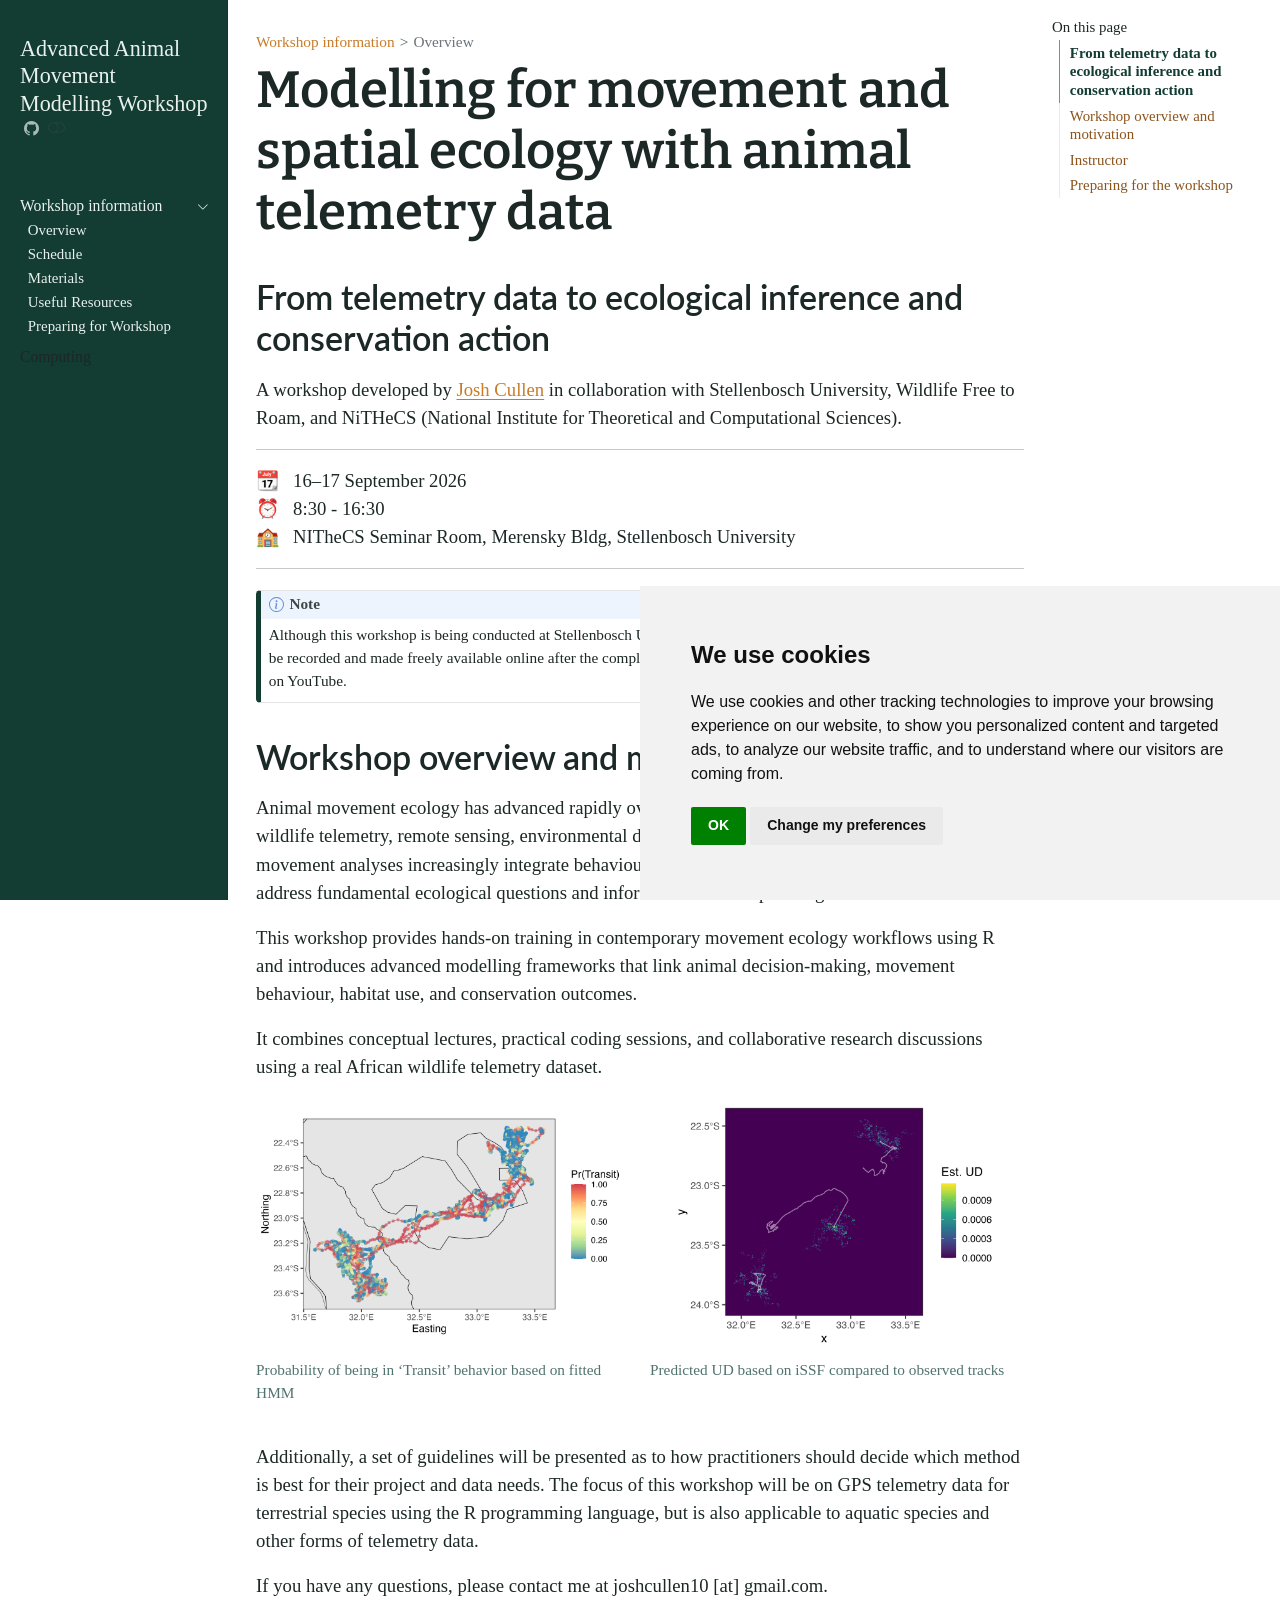
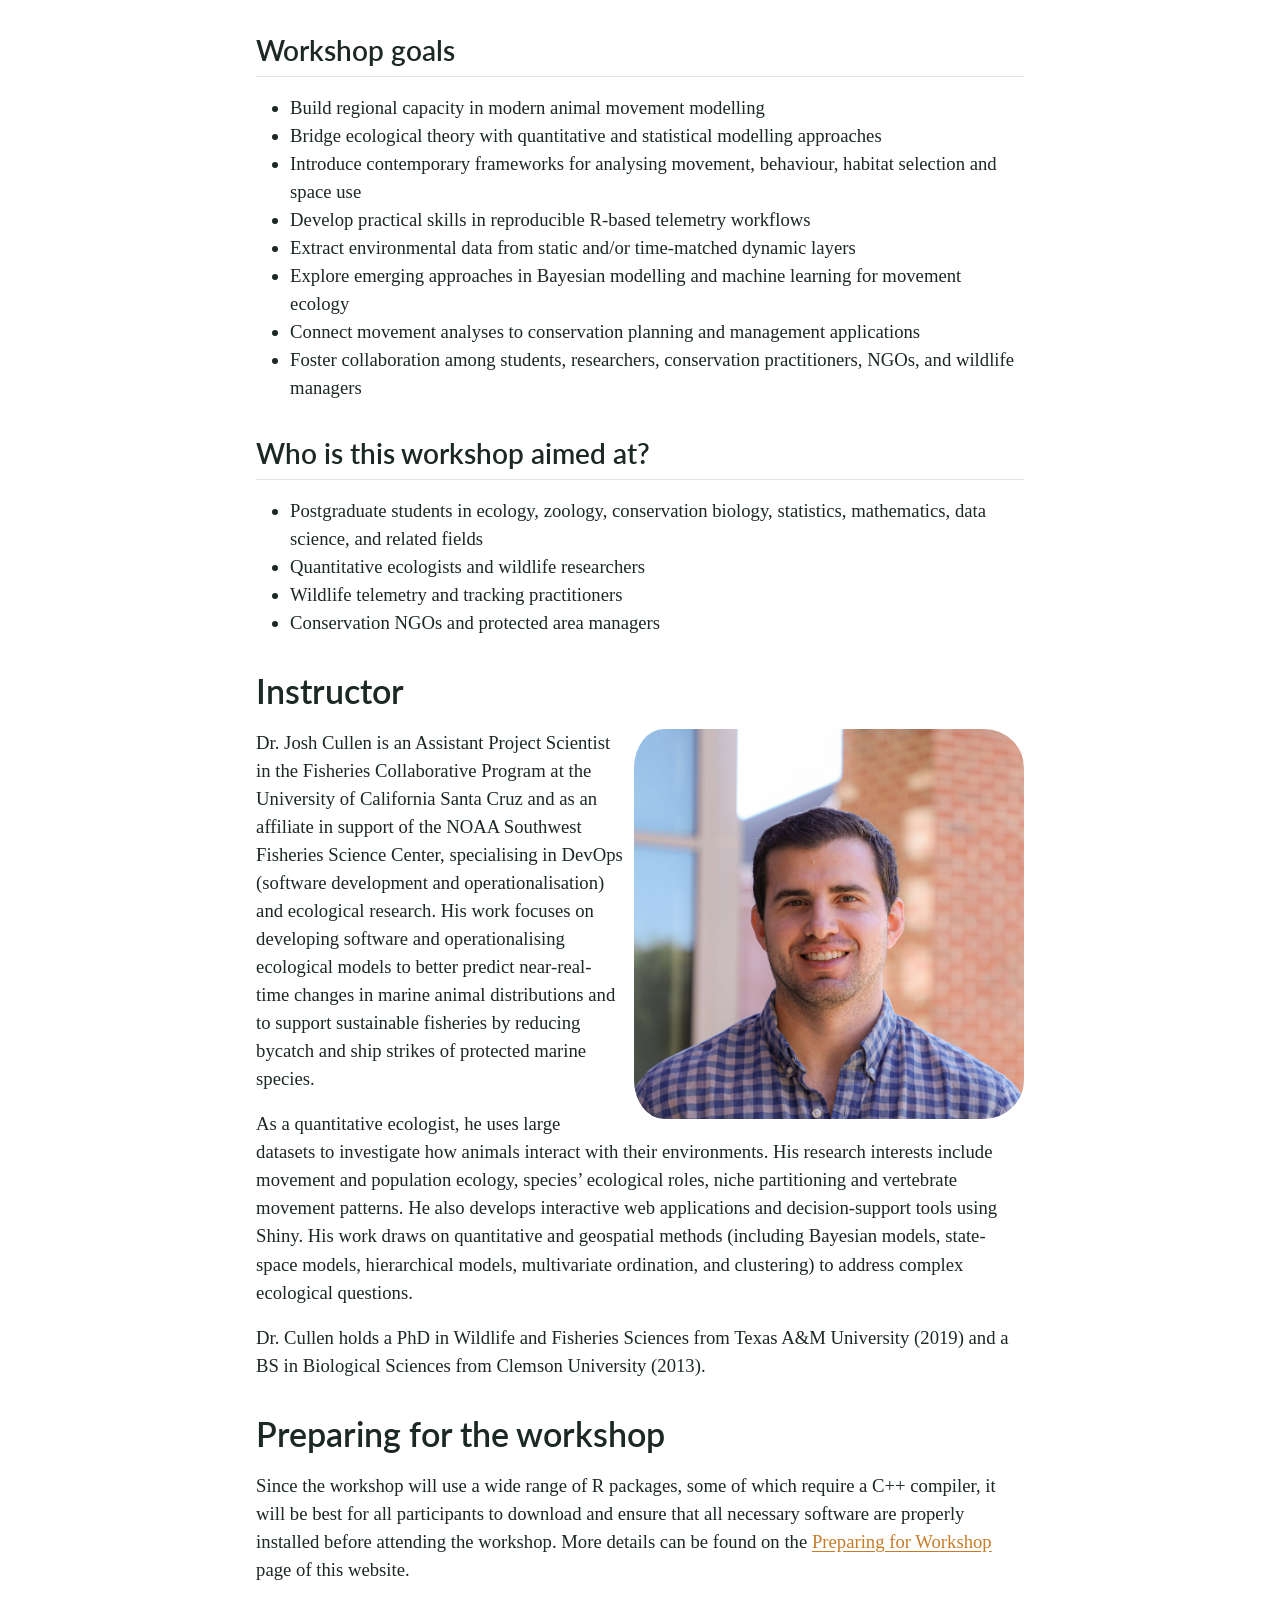
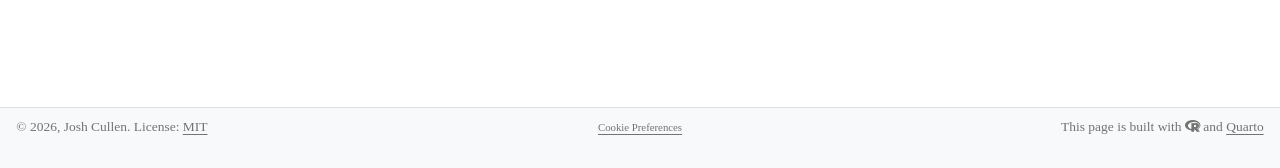
==== index.html @ 68998dee "Built site for gh-pages" ====
<!DOCTYPE html>
<html xmlns="http://www.w3.org/1999/xhtml" lang="en" xml:lang="en"><head>

<meta charset="utf-8">
<meta name="generator" content="quarto-1.9.9">

<meta name="viewport" content="width=device-width, initial-scale=1.0, user-scalable=yes">


<title>Modelling for movement and spatial ecology with animal telemetry data – Advanced Animal Movement Modelling Workshop</title>
<style>
code{white-space: pre-wrap;}
span.smallcaps{font-variant: small-caps;}
div.columns{display: flex; gap: min(4vw, 1.5em);}
div.column{flex: auto; overflow-x: auto;}
div.hanging-indent{margin-left: 1.5em; text-indent: -1.5em;}
ul.task-list{list-style: none;}
ul.task-list li input[type="checkbox"] {
  width: 0.8em;
  margin: 0 0.8em 0.2em -1em; /* quarto-specific, see https://github.com/quarto-dev/quarto-cli/issues/4556 */ 
  vertical-align: middle;
}
</style>


<script src="site_libs/quarto-nav/quarto-nav.js"></script>
<script src="site_libs/clipboard/clipboard.min.js"></script>
<script src="site_libs/quarto-search/autocomplete.umd.js"></script>
<script src="site_libs/quarto-search/fuse.min.js"></script>
<script src="site_libs/quarto-search/quarto-search.js"></script>
<meta name="quarto:offset" content="./">
<script src="site_libs/cookie-consent/cookie-consent.js"></script>
<link href="site_libs/cookie-consent/cookie-consent.css" rel="stylesheet">
<script src="site_libs/quarto-html/quarto.js" type="module"></script>
<script src="site_libs/quarto-html/tabsets/tabsets.js" type="module"></script>
<script src="site_libs/quarto-html/axe/axe-check.js" type="module"></script>
<script src="site_libs/quarto-html/popper.min.js"></script>
<script src="site_libs/quarto-html/tippy.umd.min.js"></script>
<script src="site_libs/quarto-html/anchor.min.js"></script>
<link href="site_libs/quarto-html/tippy.css" rel="stylesheet">
<link href="site_libs/quarto-html/quarto-syntax-highlighting-5d254f1e278c2921d96b26102a150bb1.css" rel="stylesheet" class="quarto-color-scheme" id="quarto-text-highlighting-styles">
<link href="site_libs/quarto-html/quarto-syntax-highlighting-dark-530b29c22fe67fc61ace1451aaa50055.css" rel="stylesheet" class="quarto-color-scheme quarto-color-alternate" id="quarto-text-highlighting-styles">
<link href="site_libs/quarto-html/quarto-syntax-highlighting-5d254f1e278c2921d96b26102a150bb1.css" rel="stylesheet" class="quarto-color-scheme-extra" id="quarto-text-highlighting-styles">
<script src="site_libs/bootstrap/bootstrap.min.js"></script>
<link href="site_libs/bootstrap/bootstrap-icons.css" rel="stylesheet">
<link href="site_libs/bootstrap/bootstrap-c8620d277ab85d1b26d341069a4f0e04.min.css" rel="stylesheet" append-hash="true" class="quarto-color-scheme" id="quarto-bootstrap" data-mode="light">
<link href="site_libs/bootstrap/bootstrap-dark-85e78b6a2f55821f203c3958df1f3da1.min.css" rel="stylesheet" append-hash="true" class="quarto-color-scheme quarto-color-alternate" id="quarto-bootstrap" data-mode="dark">
<link href="site_libs/bootstrap/bootstrap-c8620d277ab85d1b26d341069a4f0e04.min.css" rel="stylesheet" append-hash="true" class="quarto-color-scheme-extra" id="quarto-bootstrap" data-mode="light">
<link href="site_libs/quarto-contrib/fontawesome6-6.7.2/all.min.css" rel="stylesheet">
<link href="site_libs/quarto-contrib/fontawesome6-6.7.2/latex-fontsize.css" rel="stylesheet">
<script id="quarto-search-options" type="application/json">{
  "location": "sidebar",
  "copy-button": false,
  "collapse-after": 3,
  "panel-placement": "start",
  "type": "textbox",
  "limit": 50,
  "keyboard-shortcut": [
    "f",
    "/",
    "s"
  ],
  "show-item-context": false,
  "language": {
    "search-no-results-text": "No results",
    "search-matching-documents-text": "matching documents",
    "search-copy-link-title": "Copy link to search",
    "search-hide-matches-text": "Hide additional matches",
    "search-more-match-text": "more match in this document",
    "search-more-matches-text": "more matches in this document",
    "search-clear-button-title": "Clear",
    "search-text-placeholder": "",
    "search-detached-cancel-button-title": "Cancel",
    "search-submit-button-title": "Submit",
    "search-label": "Search"
  }
}</script>

<script type="text/javascript" charset="UTF-8">
document.addEventListener('DOMContentLoaded', function () {
cookieconsent.run({
  "notice_banner_type":"simple",
  "consent_type":"implied",
  "palette":"light",
  "language":"en",
  "page_load_consent_levels":["strictly-necessary","functionality","tracking","targeting"],
  "notice_banner_reject_button_hide":false,
  "preferences_center_close_button_hide":false,
  "website_name":""
  ,
"language":"en"
  });
});
</script> 
  


</head>

<body class="nav-sidebar docked quarto-light"><script id="quarto-html-before-body" type="application/javascript">
    const toggleBodyColorMode = (bsSheetEl) => {
      const mode = bsSheetEl.getAttribute("data-mode");
      const bodyEl = window.document.querySelector("body");
      if (mode === "dark") {
        bodyEl.classList.add("quarto-dark");
        bodyEl.classList.remove("quarto-light");
      } else {
        bodyEl.classList.add("quarto-light");
        bodyEl.classList.remove("quarto-dark");
      }
    }
    const toggleBodyColorPrimary = () => {
      const bsSheetEl = window.document.querySelector("link#quarto-bootstrap:not([rel=disabled-stylesheet])");
      if (bsSheetEl) {
        toggleBodyColorMode(bsSheetEl);
      }
    }
    const setColorSchemeToggle = (alternate) => {
      const toggles = window.document.querySelectorAll('.quarto-color-scheme-toggle');
      for (let i=0; i < toggles.length; i++) {
        const toggle = toggles[i];
        if (toggle) {
          if (alternate) {
            toggle.classList.add("alternate");
          } else {
            toggle.classList.remove("alternate");
          }
        }
      }
    };
    const toggleColorMode = (alternate) => {
      // Switch the stylesheets
      const primaryStylesheets = window.document.querySelectorAll('link.quarto-color-scheme:not(.quarto-color-alternate)');
      const alternateStylesheets = window.document.querySelectorAll('link.quarto-color-scheme.quarto-color-alternate');
      manageTransitions('#quarto-margin-sidebar .nav-link', false);
      if (alternate) {
        // note: dark is layered on light, we don't disable primary!
        enableStylesheet(alternateStylesheets);
        for (const sheetNode of alternateStylesheets) {
          if (sheetNode.id === "quarto-bootstrap") {
            toggleBodyColorMode(sheetNode);
          }
        }
      } else {
        disableStylesheet(alternateStylesheets);
        enableStylesheet(primaryStylesheets)
        toggleBodyColorPrimary();
      }
      manageTransitions('#quarto-margin-sidebar .nav-link', true);
      // Switch the toggles
      setColorSchemeToggle(alternate)
      // Hack to workaround the fact that safari doesn't
      // properly recolor the scrollbar when toggling (#1455)
      if (navigator.userAgent.indexOf('Safari') > 0 && navigator.userAgent.indexOf('Chrome') == -1) {
        manageTransitions("body", false);
        window.scrollTo(0, 1);
        setTimeout(() => {
          window.scrollTo(0, 0);
          manageTransitions("body", true);
        }, 40);
      }
    }
    const disableStylesheet = (stylesheets) => {
      for (let i=0; i < stylesheets.length; i++) {
        const stylesheet = stylesheets[i];
        stylesheet.rel = 'disabled-stylesheet';
      }
    }
    const enableStylesheet = (stylesheets) => {
      for (let i=0; i < stylesheets.length; i++) {
        const stylesheet = stylesheets[i];
        if(stylesheet.rel !== 'stylesheet') { // for Chrome, which will still FOUC without this check
          stylesheet.rel = 'stylesheet';
        }
      }
    }
    const manageTransitions = (selector, allowTransitions) => {
      const els = window.document.querySelectorAll(selector);
      for (let i=0; i < els.length; i++) {
        const el = els[i];
        if (allowTransitions) {
          el.classList.remove('notransition');
        } else {
          el.classList.add('notransition');
        }
      }
    }
    const isFileUrl = () => {
      return window.location.protocol === 'file:';
    }
    const hasAlternateSentinel = () => {
      let styleSentinel = getColorSchemeSentinel();
      if (styleSentinel !== null) {
        return styleSentinel === "alternate";
      } else {
        return false;
      }
    }
    const setStyleSentinel = (alternate) => {
      const value = alternate ? "alternate" : "default";
      if (!isFileUrl()) {
        window.localStorage.setItem("quarto-color-scheme", value);
      } else {
        localAlternateSentinel = value;
      }
    }
    const getColorSchemeSentinel = () => {
      if (!isFileUrl()) {
        const storageValue = window.localStorage.getItem("quarto-color-scheme");
        return storageValue != null ? storageValue : localAlternateSentinel;
      } else {
        return localAlternateSentinel;
      }
    }
    const toggleGiscusIfUsed = (isAlternate, darkModeDefault) => {
      const baseTheme = document.querySelector('#giscus-base-theme')?.value ?? 'light';
      const alternateTheme = document.querySelector('#giscus-alt-theme')?.value ?? 'dark';
      let newTheme = '';
      if(authorPrefersDark) {
        newTheme = isAlternate ? baseTheme : alternateTheme;
      } else {
        newTheme = isAlternate ? alternateTheme : baseTheme;
      }
      const changeGiscusTheme = () => {
        // From: https://github.com/giscus/giscus/issues/336
        const sendMessage = (message) => {
          const iframe = document.querySelector('iframe.giscus-frame');
          if (!iframe) return;
          iframe.contentWindow.postMessage({ giscus: message }, 'https://giscus.app');
        }
        sendMessage({
          setConfig: {
            theme: newTheme
          }
        });
      }
      const isGiscussLoaded = window.document.querySelector('iframe.giscus-frame') !== null;
      if (isGiscussLoaded) {
        changeGiscusTheme();
      }
    };
    const authorPrefersDark = false;
    const darkModeDefault = authorPrefersDark;
      document.querySelector('link#quarto-text-highlighting-styles.quarto-color-scheme-extra').rel = 'disabled-stylesheet';
      document.querySelector('link#quarto-bootstrap.quarto-color-scheme-extra').rel = 'disabled-stylesheet';
    let localAlternateSentinel = darkModeDefault ? 'alternate' : 'default';
    // Dark / light mode switch
    window.quartoToggleColorScheme = () => {
      // Read the current dark / light value
      let toAlternate = !hasAlternateSentinel();
      toggleColorMode(toAlternate);
      setStyleSentinel(toAlternate);
      toggleGiscusIfUsed(toAlternate, darkModeDefault);
      window.dispatchEvent(new Event('resize'));
    };
    // Switch to dark mode if need be
    if (hasAlternateSentinel()) {
      toggleColorMode(true);
    } else {
      toggleColorMode(false);
    }
  </script>

<div id="quarto-search-results"></div>
  <header id="quarto-header" class="headroom fixed-top">
  <nav class="quarto-secondary-nav">
    <div class="container-fluid d-flex">
      <button type="button" class="quarto-btn-toggle btn" data-bs-toggle="collapse" role="button" data-bs-target=".quarto-sidebar-collapse-item" aria-controls="quarto-sidebar" aria-expanded="false" aria-label="Toggle sidebar navigation" onclick="if (window.quartoToggleHeadroom) { window.quartoToggleHeadroom(); }">
        <i class="bi bi-layout-text-sidebar-reverse"></i>
      </button>
        <nav class="quarto-page-breadcrumbs" aria-label="breadcrumb"><ol class="breadcrumb"><li class="breadcrumb-item"><a href="./index.html">Workshop information</a></li><li class="breadcrumb-item"><a href="./index.html">Overview</a></li></ol></nav>
        <a class="flex-grow-1" role="navigation" data-bs-toggle="collapse" data-bs-target=".quarto-sidebar-collapse-item" aria-controls="quarto-sidebar" aria-expanded="false" aria-label="Toggle sidebar navigation" onclick="if (window.quartoToggleHeadroom) { window.quartoToggleHeadroom(); }">      
        </a>
      <button type="button" class="btn quarto-search-button" aria-label="Search" onclick="window.quartoOpenSearch();">
        <i class="bi bi-search"></i>
      </button>
    </div>
  </nav>
</header>
<!-- content -->
<div id="quarto-content" class="quarto-container page-columns page-rows-contents page-layout-article">
<!-- sidebar -->
  <nav id="quarto-sidebar" class="sidebar collapse collapse-horizontal quarto-sidebar-collapse-item sidebar-navigation docked overflow-auto">
    <div class="pt-lg-2 mt-2 text-left sidebar-header">
    <div class="sidebar-title mb-0 py-0">
      <a href="./">Advanced Animal Movement Modelling Workshop</a> 
        <div class="sidebar-tools-main">
    <a href="https://github.com/joshcullen/advanced_animal_movement_workshop" title="GitHub Repo" class="quarto-navigation-tool px-1" aria-label="GitHub Repo"><i class="bi bi-github"></i></a>
  <a href="" class="quarto-color-scheme-toggle quarto-navigation-tool  px-1" onclick="window.quartoToggleColorScheme(); return false;" title="Toggle dark mode"><i class="bi"></i></a>
</div>
    </div>
      </div>
        <div class="mt-2 flex-shrink-0 align-items-center">
        <div class="sidebar-search">
        <div id="quarto-search" class="" title="Search"></div>
        </div>
        </div>
    <div class="sidebar-menu-container"> 
    <ul class="list-unstyled mt-1">
        <li class="sidebar-item sidebar-item-section">
      <div class="sidebar-item-container"> 
            <a class="sidebar-item-text sidebar-link text-start" data-bs-toggle="collapse" data-bs-target="#quarto-sidebar-section-1" role="navigation" aria-expanded="true">
 <span class="menu-text">Workshop information</span></a>
          <a class="sidebar-item-toggle text-start" data-bs-toggle="collapse" data-bs-target="#quarto-sidebar-section-1" role="navigation" aria-expanded="true" aria-label="Toggle section">
            <i class="bi bi-chevron-right ms-2"></i>
          </a> 
      </div>
      <ul id="quarto-sidebar-section-1" class="collapse list-unstyled sidebar-section depth1 show">  
          <li class="sidebar-item">
  <div class="sidebar-item-container"> 
  <a href="./index.html" class="sidebar-item-text sidebar-link active">
 <span class="menu-text">Overview</span></a>
  </div>
</li>
          <li class="sidebar-item">
  <div class="sidebar-item-container"> 
  <a href="./workshop-schedule.html" class="sidebar-item-text sidebar-link">
 <span class="menu-text">Schedule</span></a>
  </div>
</li>
          <li class="sidebar-item">
  <div class="sidebar-item-container"> 
  <a href="./workshop-materials.html" class="sidebar-item-text sidebar-link">
 <span class="menu-text">Materials</span></a>
  </div>
</li>
          <li class="sidebar-item">
  <div class="sidebar-item-container"> 
  <a href="./workshop-resources.html" class="sidebar-item-text sidebar-link">
 <span class="menu-text">Useful Resources</span></a>
  </div>
</li>
          <li class="sidebar-item">
  <div class="sidebar-item-container"> 
  <a href="./workshop-prep.html" class="sidebar-item-text sidebar-link">
 <span class="menu-text">Preparing for Workshop</span></a>
  </div>
</li>
      </ul>
  </li>
        <li class="sidebar-item sidebar-item-section">
      <span class="sidebar-item-text sidebar-link text-start">
 <span class="menu-text">Computing</span></span>
  </li>
    </ul>
    </div>
</nav>
<div id="quarto-sidebar-glass" class="quarto-sidebar-collapse-item" data-bs-toggle="collapse" data-bs-target=".quarto-sidebar-collapse-item"></div>
<!-- margin-sidebar -->
    <div id="quarto-margin-sidebar" class="sidebar margin-sidebar">
        <nav id="TOC" role="doc-toc" class="toc-active">
    <h2 id="toc-title">On this page</h2>
   
  <ul>
  <li><a href="#from-telemetry-data-to-ecological-inference-and-conservation-action" id="toc-from-telemetry-data-to-ecological-inference-and-conservation-action" class="nav-link active" data-scroll-target="#from-telemetry-data-to-ecological-inference-and-conservation-action">From telemetry data to ecological inference and conservation action</a></li>
  <li><a href="#workshop-overview-and-motivation" id="toc-workshop-overview-and-motivation" class="nav-link" data-scroll-target="#workshop-overview-and-motivation">Workshop overview and motivation</a>
  <ul class="collapse">
  <li><a href="#workshop-goals" id="toc-workshop-goals" class="nav-link" data-scroll-target="#workshop-goals">Workshop goals</a></li>
  <li><a href="#who-is-this-workshop-aimed-at" id="toc-who-is-this-workshop-aimed-at" class="nav-link" data-scroll-target="#who-is-this-workshop-aimed-at">Who is this workshop aimed at?</a></li>
  </ul></li>
  <li><a href="#instructor" id="toc-instructor" class="nav-link" data-scroll-target="#instructor">Instructor</a></li>
  <li><a href="#preparing-for-the-workshop" id="toc-preparing-for-the-workshop" class="nav-link" data-scroll-target="#preparing-for-the-workshop">Preparing for the workshop</a></li>
  </ul>
</nav>
    </div>
<!-- main -->
<main class="content" id="quarto-document-content">


<header id="title-block-header" class="quarto-title-block default"><nav class="quarto-page-breadcrumbs quarto-title-breadcrumbs d-none d-lg-block" aria-label="breadcrumb"><ol class="breadcrumb"><li class="breadcrumb-item"><a href="./index.html">Workshop information</a></li><li class="breadcrumb-item"><a href="./index.html">Overview</a></li></ol></nav>
<div class="quarto-title">
<h1 class="title">Modelling for movement and spatial ecology with animal telemetry data</h1>
</div>



<div class="quarto-title-meta">

    
  
    
  </div>
  


</header>


<section id="from-telemetry-data-to-ecological-inference-and-conservation-action" class="level1">
<h1>From telemetry data to ecological inference and conservation action</h1>
<p>A workshop developed by <a href="https://joshcullen.github.io">Josh Cullen</a> in collaboration with Stellenbosch University, Wildlife Free to Roam, and NiTHeCS (National Institute for Theoretical and Computational Sciences).</p>
<hr>
<p><span class="code">📆  16–17 September 2026</span><br>
<span class="code">⏰  8:30 - 16:30</span><br>
<span class="code">🏫  NITheCS Seminar Room, Merensky Bldg, Stellenbosch University</span><br>
</p>
<hr>
<div class="callout callout-style-default callout-note callout-titled">
<div class="callout-header d-flex align-content-center">
<div class="callout-icon-container">
<i class="callout-icon"></i>
</div>
<div class="callout-title-container flex-fill">
<span class="screen-reader-only">Note</span>Note
</div>
</div>
<div class="callout-body-container callout-body">
<p>Although this workshop is being conducted at Stellenbosch University (Stellenbosch, South Africa), these sessions will be recorded and made freely available online after the completion of the workshop. Stay tuned for when these are posted on YouTube.</p>
</div>
</div>
</section>
<section id="workshop-overview-and-motivation" class="level1">
<h1>Workshop overview and motivation</h1>
<p>Animal movement ecology has advanced rapidly over the past decade, driven by improvements in wildlife telemetry, remote sensing, environmental data products, and statistical modelling. Modern movement analyses increasingly integrate behavioural processes, habitat selection, and space use to address fundamental ecological questions and inform conservation planning.</p>
<p>This workshop provides hands-on training in contemporary movement ecology workflows using R and introduces advanced modelling frameworks that link animal decision-making, movement behaviour, habitat use, and conservation outcomes.</p>
<p>It combines conceptual lectures, practical coding sessions, and collaborative research discussions using a real African wildlife telemetry dataset.</p>
<div class="quarto-layout-panel" data-layout-ncol="2">
<div class="quarto-layout-row">
<div class="quarto-layout-cell" style="flex-basis: 50.0%;justify-content: flex-start;">
<div class="quarto-figure quarto-figure-center">
<figure class="figure">
<p><img src="images/HMM_6469_PrTransit_promo.png" class="img-fluid figure-img"></p>
<figcaption>Probability of being in ‘Transit’ behavior based on fitted HMM</figcaption>
</figure>
</div>
</div>
<div class="quarto-layout-cell" style="flex-basis: 50.0%;justify-content: flex-start;">
<div class="quarto-figure quarto-figure-center">
<figure class="figure">
<p><img src="images/iSSF_pred_UD.png" class="img-fluid figure-img"></p>
<figcaption>Predicted UD based on iSSF compared to observed tracks</figcaption>
</figure>
</div>
</div>
</div>
</div>
<p>Additionally, a set of guidelines will be presented as to how practitioners should decide which method is best for their project and data needs. The focus of this workshop will be on GPS telemetry data for terrestrial species using the R programming language, but is also applicable to aquatic species and other forms of telemetry data.</p>
<p>If you have any questions, please contact me at joshcullen10 [at] gmail.com.</p>
<section id="workshop-goals" class="level2">
<h2 class="anchored" data-anchor-id="workshop-goals">Workshop goals</h2>
<ul>
<li>Build regional capacity in modern animal movement modelling</li>
<li>Bridge ecological theory with quantitative and statistical modelling approaches</li>
<li>Introduce contemporary frameworks for analysing movement, behaviour, habitat selection and space use</li>
<li>Develop practical skills in reproducible R-based telemetry workflows</li>
<li>Extract environmental data from static and/or time-matched dynamic layers</li>
<li>Explore emerging approaches in Bayesian modelling and machine learning for movement ecology</li>
<li>Connect movement analyses to conservation planning and management applications</li>
<li>Foster collaboration among students, researchers, conservation practitioners, NGOs, and wildlife managers</li>
</ul>
</section>
<section id="who-is-this-workshop-aimed-at" class="level2">
<h2 class="anchored" data-anchor-id="who-is-this-workshop-aimed-at">Who is this workshop aimed at?</h2>
<ul>
<li>Postgraduate students in ecology, zoology, conservation biology, statistics, mathematics, data science, and related fields</li>
<li>Quantitative ecologists and wildlife researchers</li>
<li>Wildlife telemetry and tracking practitioners</li>
<li>Conservation NGOs and protected area managers</li>
</ul>
</section>
</section>
<section id="instructor" class="level1">
<h1>Instructor</h1>
<p><img src="images/Cullen_photo.jpeg" class="img-fluid" style="float:right;padding: 0 0 0 10px;border-radius: 10%;" alt="Headshot of Dr. Josh Cullen" width="400"></p>
<p>Dr.&nbsp;Josh Cullen is an Assistant Project Scientist in the Fisheries Collaborative Program at the University of California Santa Cruz and as an affiliate in support of the NOAA Southwest Fisheries Science Center, specialising in DevOps (software development and operationalisation) and ecological research. His work focuses on developing software and operationalising ecological models to better predict near-real-time changes in marine animal distributions and to support sustainable fisheries by reducing bycatch and ship strikes of protected marine species.</p>
<p>As a quantitative ecologist, he uses large datasets to investigate how animals interact with their environments. His research interests include movement and population ecology, species’ ecological roles, niche partitioning and vertebrate movement patterns. He also develops interactive web applications and decision-support tools using Shiny. His work draws on quantitative and geospatial methods (including Bayesian models, state-space models, hierarchical models, multivariate ordination, and clustering) to address complex ecological questions.</p>
<p>Dr.&nbsp;Cullen holds a PhD in Wildlife and Fisheries Sciences from Texas A&amp;M University (2019) and a BS in Biological Sciences from Clemson University (2013).</p>
</section>
<section id="preparing-for-the-workshop" class="level1">
<h1>Preparing for the workshop</h1>
<p>Since the workshop will use a wide range of R packages, some of which require a C++ compiler, it will be best for all participants to download and ensure that all necessary software are properly installed before attending the workshop. More details can be found on the <a href="./workshop-prep.html">Preparing for Workshop</a> page of this website. <br> <br></p>


</section>

</main> <!-- /main -->
<script id="quarto-html-after-body" type="application/javascript">
  window.document.addEventListener("DOMContentLoaded", function (event) {
    // Ensure there is a toggle, if there isn't float one in the top right
    if (window.document.querySelector('.quarto-color-scheme-toggle') === null) {
      const a = window.document.createElement('a');
      a.classList.add('top-right');
      a.classList.add('quarto-color-scheme-toggle');
      a.href = "";
      a.onclick = function() { try { window.quartoToggleColorScheme(); } catch {} return false; };
      const i = window.document.createElement("i");
      i.classList.add('bi');
      a.appendChild(i);
      window.document.body.appendChild(a);
    }
    setColorSchemeToggle(hasAlternateSentinel())
    const icon = "";
    const anchorJS = new window.AnchorJS();
    anchorJS.options = {
      placement: 'right',
      icon: icon
    };
    anchorJS.add('.anchored');
    const isCodeAnnotation = (el) => {
      for (const clz of el.classList) {
        if (clz.startsWith('code-annotation-')) {                     
          return true;
        }
      }
      return false;
    }
    const onCopySuccess = function(e) {
      // button target
      const button = e.trigger;
      // don't keep focus
      button.blur();
      // flash "checked"
      button.classList.add('code-copy-button-checked');
      var currentTitle = button.getAttribute("title");
      button.setAttribute("title", "Copied!");
      let tooltip;
      if (window.bootstrap) {
        button.setAttribute("data-bs-toggle", "tooltip");
        button.setAttribute("data-bs-placement", "left");
        button.setAttribute("data-bs-title", "Copied!");
        tooltip = new bootstrap.Tooltip(button, 
          { trigger: "manual", 
            customClass: "code-copy-button-tooltip",
            offset: [0, -8]});
        tooltip.show();    
      }
      setTimeout(function() {
        if (tooltip) {
          tooltip.hide();
          button.removeAttribute("data-bs-title");
          button.removeAttribute("data-bs-toggle");
          button.removeAttribute("data-bs-placement");
        }
        button.setAttribute("title", currentTitle);
        button.classList.remove('code-copy-button-checked');
      }, 1000);
      // clear code selection
      e.clearSelection();
    }
    const getTextToCopy = function(trigger) {
      const outerScaffold = trigger.parentElement.cloneNode(true);
      const codeEl = outerScaffold.querySelector('code');
      for (const childEl of codeEl.children) {
        if (isCodeAnnotation(childEl)) {
          childEl.remove();
        }
      }
      return codeEl.innerText;
    }
    const clipboard = new window.ClipboardJS('.code-copy-button:not([data-in-quarto-modal])', {
      text: getTextToCopy
    });
    clipboard.on('success', onCopySuccess);
    if (window.document.getElementById('quarto-embedded-source-code-modal')) {
      const clipboardModal = new window.ClipboardJS('.code-copy-button[data-in-quarto-modal]', {
        text: getTextToCopy,
        container: window.document.getElementById('quarto-embedded-source-code-modal')
      });
      clipboardModal.on('success', onCopySuccess);
    }
      var localhostRegex = new RegExp(/^(?:http|https):\/\/localhost\:?[0-9]*\//);
      var mailtoRegex = new RegExp(/^mailto:/);
        var filterRegex = new RegExp("https:\/\/joshcullen\.github\.io\/advanced_animal_movement_workshop\/");
      var isInternal = (href) => {
          return filterRegex.test(href) || localhostRegex.test(href) || mailtoRegex.test(href);
      }
      // Inspect non-navigation links and adorn them if external
     var links = window.document.querySelectorAll('a[href]:not(.nav-link):not(.navbar-brand):not(.toc-action):not(.sidebar-link):not(.sidebar-item-toggle):not(.pagination-link):not(.no-external):not([aria-hidden]):not(.dropdown-item):not(.quarto-navigation-tool):not(.about-link)');
      for (var i=0; i<links.length; i++) {
        const link = links[i];
        if (!isInternal(link.href)) {
          // undo the damage that might have been done by quarto-nav.js in the case of
          // links that we want to consider external
          if (link.dataset.originalHref !== undefined) {
            link.href = link.dataset.originalHref;
          }
        }
      }
    function tippyHover(el, contentFn, onTriggerFn, onUntriggerFn) {
      const config = {
        allowHTML: true,
        maxWidth: 500,
        delay: 100,
        arrow: false,
        appendTo: function(el) {
            return el.parentElement;
        },
        interactive: true,
        interactiveBorder: 10,
        theme: 'quarto',
        placement: 'bottom-start',
      };
      if (contentFn) {
        config.content = contentFn;
      }
      if (onTriggerFn) {
        config.onTrigger = onTriggerFn;
      }
      if (onUntriggerFn) {
        config.onUntrigger = onUntriggerFn;
      }
      window.tippy(el, config); 
    }
    const noterefs = window.document.querySelectorAll('a[role="doc-noteref"]');
    for (var i=0; i<noterefs.length; i++) {
      const ref = noterefs[i];
      tippyHover(ref, function() {
        // use id or data attribute instead here
        let href = ref.getAttribute('data-footnote-href') || ref.getAttribute('href');
        try { href = new URL(href).hash; } catch {}
        const id = href.replace(/^#\/?/, "");
        const note = window.document.getElementById(id);
        if (note) {
          return note.innerHTML;
        } else {
          return "";
        }
      });
    }
    const xrefs = window.document.querySelectorAll('a.quarto-xref');
    const processXRef = (id, note) => {
      // Strip column container classes
      const stripColumnClz = (el) => {
        el.classList.remove("page-full", "page-columns");
        if (el.children) {
          for (const child of el.children) {
            stripColumnClz(child);
          }
        }
      }
      stripColumnClz(note)
      if (id === null || id.startsWith('sec-')) {
        // Special case sections, only their first couple elements
        const container = document.createElement("div");
        if (note.children && note.children.length > 2) {
          container.appendChild(note.children[0].cloneNode(true));
          for (let i = 1; i < note.children.length; i++) {
            const child = note.children[i];
            if (child.tagName === "P" && child.innerText === "") {
              continue;
            } else {
              container.appendChild(child.cloneNode(true));
              break;
            }
          }
          if (window.Quarto?.typesetMath) {
            window.Quarto.typesetMath(container);
          }
          return container.innerHTML
        } else {
          if (window.Quarto?.typesetMath) {
            window.Quarto.typesetMath(note);
          }
          return note.innerHTML;
        }
      } else {
        // Remove any anchor links if they are present
        const anchorLink = note.querySelector('a.anchorjs-link');
        if (anchorLink) {
          anchorLink.remove();
        }
        if (window.Quarto?.typesetMath) {
          window.Quarto.typesetMath(note);
        }
        if (note.classList.contains("callout")) {
          return note.outerHTML;
        } else {
          return note.innerHTML;
        }
      }
    }
    for (var i=0; i<xrefs.length; i++) {
      const xref = xrefs[i];
      tippyHover(xref, undefined, function(instance) {
        instance.disable();
        let url = xref.getAttribute('href');
        let hash = undefined; 
        if (url.startsWith('#')) {
          hash = url;
        } else {
          try { hash = new URL(url).hash; } catch {}
        }
        if (hash) {
          const id = hash.replace(/^#\/?/, "");
          const note = window.document.getElementById(id);
          if (note !== null) {
            try {
              const html = processXRef(id, note.cloneNode(true));
              instance.setContent(html);
            } finally {
              instance.enable();
              instance.show();
            }
          } else {
            // See if we can fetch this
            fetch(url.split('#')[0])
            .then(res => res.text())
            .then(html => {
              const parser = new DOMParser();
              const htmlDoc = parser.parseFromString(html, "text/html");
              const note = htmlDoc.getElementById(id);
              if (note !== null) {
                const html = processXRef(id, note);
                instance.setContent(html);
              } 
            }).finally(() => {
              instance.enable();
              instance.show();
            });
          }
        } else {
          // See if we can fetch a full url (with no hash to target)
          // This is a special case and we should probably do some content thinning / targeting
          fetch(url)
          .then(res => res.text())
          .then(html => {
            const parser = new DOMParser();
            const htmlDoc = parser.parseFromString(html, "text/html");
            const note = htmlDoc.querySelector('main.content');
            if (note !== null) {
              // This should only happen for chapter cross references
              // (since there is no id in the URL)
              // remove the first header
              if (note.children.length > 0 && note.children[0].tagName === "HEADER") {
                note.children[0].remove();
              }
              const html = processXRef(null, note);
              instance.setContent(html);
            } 
          }).finally(() => {
            instance.enable();
            instance.show();
          });
        }
      }, function(instance) {
      });
    }
        let selectedAnnoteEl;
        const selectorForAnnotation = ( cell, annotation) => {
          let cellAttr = 'data-code-cell="' + cell + '"';
          let lineAttr = 'data-code-annotation="' +  annotation + '"';
          const selector = 'span[' + cellAttr + '][' + lineAttr + ']';
          return selector;
        }
        const selectCodeLines = (annoteEl) => {
          const doc = window.document;
          const targetCell = annoteEl.getAttribute("data-target-cell");
          const targetAnnotation = annoteEl.getAttribute("data-target-annotation");
          const annoteSpan = window.document.querySelector(selectorForAnnotation(targetCell, targetAnnotation));
          const lines = annoteSpan.getAttribute("data-code-lines").split(",");
          const lineIds = lines.map((line) => {
            return targetCell + "-" + line;
          })
          let top = null;
          let height = null;
          let parent = null;
          if (lineIds.length > 0) {
              //compute the position of the single el (top and bottom and make a div)
              const el = window.document.getElementById(lineIds[0]);
              top = el.offsetTop;
              height = el.offsetHeight;
              parent = el.parentElement.parentElement;
            if (lineIds.length > 1) {
              const lastEl = window.document.getElementById(lineIds[lineIds.length - 1]);
              const bottom = lastEl.offsetTop + lastEl.offsetHeight;
              height = bottom - top;
            }
            if (top !== null && height !== null && parent !== null) {
              // cook up a div (if necessary) and position it 
              let div = window.document.getElementById("code-annotation-line-highlight");
              if (div === null) {
                div = window.document.createElement("div");
                div.setAttribute("id", "code-annotation-line-highlight");
                div.style.position = 'absolute';
                parent.appendChild(div);
              }
              div.style.top = top - 2 + "px";
              div.style.height = height + 4 + "px";
              div.style.left = 0;
              let gutterDiv = window.document.getElementById("code-annotation-line-highlight-gutter");
              if (gutterDiv === null) {
                gutterDiv = window.document.createElement("div");
                gutterDiv.setAttribute("id", "code-annotation-line-highlight-gutter");
                gutterDiv.style.position = 'absolute';
                const codeCell = window.document.getElementById(targetCell);
                const gutter = codeCell.querySelector('.code-annotation-gutter');
                gutter.appendChild(gutterDiv);
              }
              gutterDiv.style.top = top - 2 + "px";
              gutterDiv.style.height = height + 4 + "px";
            }
            selectedAnnoteEl = annoteEl;
          }
        };
        const unselectCodeLines = () => {
          const elementsIds = ["code-annotation-line-highlight", "code-annotation-line-highlight-gutter"];
          elementsIds.forEach((elId) => {
            const div = window.document.getElementById(elId);
            if (div) {
              div.remove();
            }
          });
          selectedAnnoteEl = undefined;
        };
          // Handle positioning of the toggle
      window.addEventListener(
        "resize",
        throttle(() => {
          elRect = undefined;
          if (selectedAnnoteEl) {
            selectCodeLines(selectedAnnoteEl);
          }
        }, 10)
      );
      function throttle(fn, ms) {
      let throttle = false;
      let timer;
        return (...args) => {
          if(!throttle) { // first call gets through
              fn.apply(this, args);
              throttle = true;
          } else { // all the others get throttled
              if(timer) clearTimeout(timer); // cancel #2
              timer = setTimeout(() => {
                fn.apply(this, args);
                timer = throttle = false;
              }, ms);
          }
        };
      }
        // Attach click handler to the DT
        const annoteDls = window.document.querySelectorAll('dt[data-target-cell]');
        for (const annoteDlNode of annoteDls) {
          annoteDlNode.addEventListener('click', (event) => {
            const clickedEl = event.target;
            if (clickedEl !== selectedAnnoteEl) {
              unselectCodeLines();
              const activeEl = window.document.querySelector('dt[data-target-cell].code-annotation-active');
              if (activeEl) {
                activeEl.classList.remove('code-annotation-active');
              }
              selectCodeLines(clickedEl);
              clickedEl.classList.add('code-annotation-active');
            } else {
              // Unselect the line
              unselectCodeLines();
              clickedEl.classList.remove('code-annotation-active');
            }
          });
        }
    const findCites = (el) => {
      const parentEl = el.parentElement;
      if (parentEl) {
        const cites = parentEl.dataset.cites;
        if (cites) {
          return {
            el,
            cites: cites.split(' ')
          };
        } else {
          return findCites(el.parentElement)
        }
      } else {
        return undefined;
      }
    };
    var bibliorefs = window.document.querySelectorAll('a[role="doc-biblioref"]');
    for (var i=0; i<bibliorefs.length; i++) {
      const ref = bibliorefs[i];
      const citeInfo = findCites(ref);
      if (citeInfo) {
        tippyHover(citeInfo.el, function() {
          var popup = window.document.createElement('div');
          citeInfo.cites.forEach(function(cite) {
            var citeDiv = window.document.createElement('div');
            citeDiv.classList.add('hanging-indent');
            citeDiv.classList.add('csl-entry');
            var biblioDiv = window.document.getElementById('ref-' + cite);
            if (biblioDiv) {
              citeDiv.innerHTML = biblioDiv.innerHTML;
            }
            popup.appendChild(citeDiv);
          });
          return popup.innerHTML;
        });
      }
    }
  });
  </script>
</div> <!-- /content -->
<footer class="footer">
  <div class="nav-footer">
    <div class="nav-footer-left">
<p>© 2026, Josh Cullen. License: <a href="https://github.com/joshcullen/advanced_animal_movement_workshop/blob/main/LICENSE">MIT</a></p>
</div>   
    <div class="nav-footer-center">

<div class="cookie-consent-footer"><a href="#" id="open_preferences_center">Cookie Preferences</a></div></div>
    <div class="nav-footer-right">
<p>This page is built with <i class="fa-brands fa-r-project" aria-label="r-project"></i> and <a href="https://quarto.org/">Quarto</a></p>
</div>
  </div>
</footer>




</body></html>
---- site_libs/cookie-consent/cookie-consent.css ----
div.cookie-consent-footer {
  font-size: 0.8em;
  text-decoration: none;
}
---- site_libs/quarto-html/tippy.css ----
.tippy-box[data-animation=fade][data-state=hidden]{opacity:0}[data-tippy-root]{max-width:calc(100vw - 10px)}.tippy-box{position:relative;background-color:#333;color:#fff;border-radius:4px;font-size:14px;line-height:1.4;white-space:normal;outline:0;transition-property:transform,visibility,opacity}.tippy-box[data-placement^=top]>.tippy-arrow{bottom:0}.tippy-box[data-placement^=top]>.tippy-arrow:before{bottom:-7px;left:0;border-width:8px 8px 0;border-top-color:initial;transform-origin:center top}.tippy-box[data-placement^=bottom]>.tippy-arrow{top:0}.tippy-box[data-placement^=bottom]>.tippy-arrow:before{top:-7px;left:0;border-width:0 8px 8px;border-bottom-color:initial;transform-origin:center bottom}.tippy-box[data-placement^=left]>.tippy-arrow{right:0}.tippy-box[data-placement^=left]>.tippy-arrow:before{border-width:8px 0 8px 8px;border-left-color:initial;right:-7px;transform-origin:center left}.tippy-box[data-placement^=right]>.tippy-arrow{left:0}.tippy-box[data-placement^=right]>.tippy-arrow:before{left:-7px;border-width:8px 8px 8px 0;border-right-color:initial;transform-origin:center right}.tippy-box[data-inertia][data-state=visible]{transition-timing-function:cubic-bezier(.54,1.5,.38,1.11)}.tippy-arrow{width:16px;height:16px;color:#333}.tippy-arrow:before{content:"";position:absolute;border-color:transparent;border-style:solid}.tippy-content{position:relative;padding:5px 9px;z-index:1}
---- site_libs/quarto-html/quarto-syntax-highlighting-5d254f1e278c2921d96b26102a150bb1.css ----
/* quarto syntax highlight colors */
:root {
  --quarto-hl-ot-color: #003B4F;
  --quarto-hl-at-color: #657422;
  --quarto-hl-ss-color: #20794D;
  --quarto-hl-an-color: #5E5E5E;
  --quarto-hl-fu-color: #4758AB;
  --quarto-hl-st-color: #20794D;
  --quarto-hl-cf-color: #003B4F;
  --quarto-hl-op-color: #5E5E5E;
  --quarto-hl-er-color: #AD0000;
  --quarto-hl-bn-color: #AD0000;
  --quarto-hl-al-color: #AD0000;
  --quarto-hl-va-color: #111111;
  --quarto-hl-bu-color: inherit;
  --quarto-hl-ex-color: inherit;
  --quarto-hl-pp-color: #AD0000;
  --quarto-hl-in-color: #5E5E5E;
  --quarto-hl-vs-color: #20794D;
  --quarto-hl-wa-color: #5E5E5E;
  --quarto-hl-do-color: #5E5E5E;
  --quarto-hl-im-color: #00769E;
  --quarto-hl-ch-color: #20794D;
  --quarto-hl-dt-color: #AD0000;
  --quarto-hl-fl-color: #AD0000;
  --quarto-hl-co-color: #5E5E5E;
  --quarto-hl-cv-color: #5E5E5E;
  --quarto-hl-cn-color: #8f5902;
  --quarto-hl-sc-color: #5E5E5E;
  --quarto-hl-dv-color: #AD0000;
  --quarto-hl-kw-color: #003B4F;
}

/* other quarto variables */
:root {
  --quarto-font-monospace: SFMono-Regular, Menlo, Monaco, Consolas, "Liberation Mono", "Courier New", monospace;
}

/* syntax highlight based on Pandoc's rules */
pre > code.sourceCode > span {
  color: #003B4F;
}

code.sourceCode > span {
  color: #003B4F;
}

div.sourceCode,
div.sourceCode pre.sourceCode {
  color: #003B4F;
}

/* Normal */
code span {
  color: #003B4F;
}

/* Alert */
code span.al {
  color: #AD0000;
  font-style: inherit;
}

/* Annotation */
code span.an {
  color: #5E5E5E;
  font-style: inherit;
}

/* Attribute */
code span.at {
  color: #657422;
  font-style: inherit;
}

/* BaseN */
code span.bn {
  color: #AD0000;
  font-style: inherit;
}

/* BuiltIn */
code span.bu {
  font-style: inherit;
}

/* ControlFlow */
code span.cf {
  color: #003B4F;
  font-weight: bold;
  font-style: inherit;
}

/* Char */
code span.ch {
  color: #20794D;
  font-style: inherit;
}

/* Constant */
code span.cn {
  color: #8f5902;
  font-style: inherit;
}

/* Comment */
code span.co {
  color: #5E5E5E;
  font-style: inherit;
}

/* CommentVar */
code span.cv {
  color: #5E5E5E;
  font-style: italic;
}

/* Documentation */
code span.do {
  color: #5E5E5E;
  font-style: italic;
}

/* DataType */
code span.dt {
  color: #AD0000;
  font-style: inherit;
}

/* DecVal */
code span.dv {
  color: #AD0000;
  font-style: inherit;
}

/* Error */
code span.er {
  color: #AD0000;
  font-style: inherit;
}

/* Extension */
code span.ex {
  font-style: inherit;
}

/* Float */
code span.fl {
  color: #AD0000;
  font-style: inherit;
}

/* Function */
code span.fu {
  color: #4758AB;
  font-style: inherit;
}

/* Import */
code span.im {
  color: #00769E;
  font-style: inherit;
}

/* Information */
code span.in {
  color: #5E5E5E;
  font-style: inherit;
}

/* Keyword */
code span.kw {
  color: #003B4F;
  font-weight: bold;
  font-style: inherit;
}

/* Operator */
code span.op {
  color: #5E5E5E;
  font-style: inherit;
}

/* Other */
code span.ot {
  color: #003B4F;
  font-style: inherit;
}

/* Preprocessor */
code span.pp {
  color: #AD0000;
  font-style: inherit;
}

/* SpecialChar */
code span.sc {
  color: #5E5E5E;
  font-style: inherit;
}

/* SpecialString */
code span.ss {
  color: #20794D;
  font-style: inherit;
}

/* String */
code span.st {
  color: #20794D;
  font-style: inherit;
}

/* Variable */
code span.va {
  color: #111111;
  font-style: inherit;
}

/* VerbatimString */
code span.vs {
  color: #20794D;
  font-style: inherit;
}

/* Warning */
code span.wa {
  color: #5E5E5E;
  font-style: italic;
}

.prevent-inlining {
  content: "</";
}

/*# sourceMappingURL=436e56f98e77544cb8e4ced2110b0a6b.css.map */
---- site_libs/quarto-html/quarto-syntax-highlighting-dark-530b29c22fe67fc61ace1451aaa50055.css ----
/* quarto syntax highlight colors */
:root {
  --quarto-hl-al-color: #f07178;
  --quarto-hl-an-color: #d4d0ab;
  --quarto-hl-at-color: #00e0e0;
  --quarto-hl-bn-color: #d4d0ab;
  --quarto-hl-bu-color: #abe338;
  --quarto-hl-ch-color: #abe338;
  --quarto-hl-co-color: #f8f8f2;
  --quarto-hl-cv-color: #ffd700;
  --quarto-hl-cn-color: #ffd700;
  --quarto-hl-cf-color: #ffa07a;
  --quarto-hl-dt-color: #ffa07a;
  --quarto-hl-dv-color: #d4d0ab;
  --quarto-hl-do-color: #f8f8f2;
  --quarto-hl-er-color: #f07178;
  --quarto-hl-ex-color: #00e0e0;
  --quarto-hl-fl-color: #d4d0ab;
  --quarto-hl-fu-color: #ffa07a;
  --quarto-hl-im-color: #abe338;
  --quarto-hl-in-color: #d4d0ab;
  --quarto-hl-kw-color: #ffa07a;
  --quarto-hl-op-color: #ffa07a;
  --quarto-hl-ot-color: #00e0e0;
  --quarto-hl-pp-color: #dcc6e0;
  --quarto-hl-re-color: #00e0e0;
  --quarto-hl-sc-color: #abe338;
  --quarto-hl-ss-color: #abe338;
  --quarto-hl-st-color: #abe338;
  --quarto-hl-va-color: #00e0e0;
  --quarto-hl-vs-color: #abe338;
  --quarto-hl-wa-color: #dcc6e0;
}

/* other quarto variables */
:root {
  --quarto-font-monospace: SFMono-Regular, Menlo, Monaco, Consolas, "Liberation Mono", "Courier New", monospace;
}

/* syntax highlight based on Pandoc's rules */
pre > code.sourceCode > span {
  color: #f8f8f2;
}

code.sourceCode > span {
  color: #f8f8f2;
}

div.sourceCode,
div.sourceCode pre.sourceCode {
  color: #f8f8f2;
}

/* Normal */
code span {
  color: #f8f8f2;
}

/* Alert */
code span.al {
  color: #f07178;
}

/* Annotation */
code span.an {
  color: #d4d0ab;
}

/* Attribute */
code span.at {
  color: #00e0e0;
}

/* BaseN */
code span.bn {
  color: #d4d0ab;
}

/* BuiltIn */
code span.bu {
  color: #abe338;
}

/* ControlFlow */
code span.cf {
  font-weight: bold;
  color: #ffa07a;
}

/* Char */
code span.ch {
  color: #abe338;
}

/* Constant */
code span.cn {
  color: #ffd700;
}

/* Comment */
code span.co {
  font-style: italic;
  color: #f8f8f2;
}

/* CommentVar */
code span.cv {
  color: #ffd700;
}

/* Documentation */
code span.do {
  color: #f8f8f2;
}

/* DataType */
code span.dt {
  color: #ffa07a;
}

/* DecVal */
code span.dv {
  color: #d4d0ab;
}

/* Error */
code span.er {
  color: #f07178;
  text-decoration: underline;
}

/* Extension */
code span.ex {
  font-weight: bold;
  color: #00e0e0;
}

/* Float */
code span.fl {
  color: #d4d0ab;
}

/* Function */
code span.fu {
  color: #ffa07a;
}

/* Import */
code span.im {
  color: #abe338;
}

/* Information */
code span.in {
  color: #d4d0ab;
}

/* Keyword */
code span.kw {
  font-weight: bold;
  color: #ffa07a;
}

/* Operator */
code span.op {
  color: #ffa07a;
}

/* Other */
code span.ot {
  color: #00e0e0;
}

/* Preprocessor */
code span.pp {
  color: #dcc6e0;
}

/* RegionMarker */
code span.re {
  background-color: #f8f8f2;
  color: #00e0e0;
}

/* SpecialChar */
code span.sc {
  color: #abe338;
}

/* SpecialString */
code span.ss {
  color: #abe338;
}

/* String */
code span.st {
  color: #abe338;
}

/* Variable */
code span.va {
  color: #00e0e0;
}

/* VerbatimString */
code span.vs {
  color: #abe338;
}

/* Warning */
code span.wa {
  color: #dcc6e0;
}

.prevent-inlining {
  content: "</";
}

/*# sourceMappingURL=3fb281ab8730e8aec783de58c227bd00.css.map */
---- site_libs/quarto-html/quarto-syntax-highlighting-5d254f1e278c2921d96b26102a150bb1.css ----
/* quarto syntax highlight colors */
:root {
  --quarto-hl-ot-color: #003B4F;
  --quarto-hl-at-color: #657422;
  --quarto-hl-ss-color: #20794D;
  --quarto-hl-an-color: #5E5E5E;
  --quarto-hl-fu-color: #4758AB;
  --quarto-hl-st-color: #20794D;
  --quarto-hl-cf-color: #003B4F;
  --quarto-hl-op-color: #5E5E5E;
  --quarto-hl-er-color: #AD0000;
  --quarto-hl-bn-color: #AD0000;
  --quarto-hl-al-color: #AD0000;
  --quarto-hl-va-color: #111111;
  --quarto-hl-bu-color: inherit;
  --quarto-hl-ex-color: inherit;
  --quarto-hl-pp-color: #AD0000;
  --quarto-hl-in-color: #5E5E5E;
  --quarto-hl-vs-color: #20794D;
  --quarto-hl-wa-color: #5E5E5E;
  --quarto-hl-do-color: #5E5E5E;
  --quarto-hl-im-color: #00769E;
  --quarto-hl-ch-color: #20794D;
  --quarto-hl-dt-color: #AD0000;
  --quarto-hl-fl-color: #AD0000;
  --quarto-hl-co-color: #5E5E5E;
  --quarto-hl-cv-color: #5E5E5E;
  --quarto-hl-cn-color: #8f5902;
  --quarto-hl-sc-color: #5E5E5E;
  --quarto-hl-dv-color: #AD0000;
  --quarto-hl-kw-color: #003B4F;
}

/* other quarto variables */
:root {
  --quarto-font-monospace: SFMono-Regular, Menlo, Monaco, Consolas, "Liberation Mono", "Courier New", monospace;
}

/* syntax highlight based on Pandoc's rules */
pre > code.sourceCode > span {
  color: #003B4F;
}

code.sourceCode > span {
  color: #003B4F;
}

div.sourceCode,
div.sourceCode pre.sourceCode {
  color: #003B4F;
}

/* Normal */
code span {
  color: #003B4F;
}

/* Alert */
code span.al {
  color: #AD0000;
  font-style: inherit;
}

/* Annotation */
code span.an {
  color: #5E5E5E;
  font-style: inherit;
}

/* Attribute */
code span.at {
  color: #657422;
  font-style: inherit;
}

/* BaseN */
code span.bn {
  color: #AD0000;
  font-style: inherit;
}

/* BuiltIn */
code span.bu {
  font-style: inherit;
}

/* ControlFlow */
code span.cf {
  color: #003B4F;
  font-weight: bold;
  font-style: inherit;
}

/* Char */
code span.ch {
  color: #20794D;
  font-style: inherit;
}

/* Constant */
code span.cn {
  color: #8f5902;
  font-style: inherit;
}

/* Comment */
code span.co {
  color: #5E5E5E;
  font-style: inherit;
}

/* CommentVar */
code span.cv {
  color: #5E5E5E;
  font-style: italic;
}

/* Documentation */
code span.do {
  color: #5E5E5E;
  font-style: italic;
}

/* DataType */
code span.dt {
  color: #AD0000;
  font-style: inherit;
}

/* DecVal */
code span.dv {
  color: #AD0000;
  font-style: inherit;
}

/* Error */
code span.er {
  color: #AD0000;
  font-style: inherit;
}

/* Extension */
code span.ex {
  font-style: inherit;
}

/* Float */
code span.fl {
  color: #AD0000;
  font-style: inherit;
}

/* Function */
code span.fu {
  color: #4758AB;
  font-style: inherit;
}

/* Import */
code span.im {
  color: #00769E;
  font-style: inherit;
}

/* Information */
code span.in {
  color: #5E5E5E;
  font-style: inherit;
}

/* Keyword */
code span.kw {
  color: #003B4F;
  font-weight: bold;
  font-style: inherit;
}

/* Operator */
code span.op {
  color: #5E5E5E;
  font-style: inherit;
}

/* Other */
code span.ot {
  color: #003B4F;
  font-style: inherit;
}

/* Preprocessor */
code span.pp {
  color: #AD0000;
  font-style: inherit;
}

/* SpecialChar */
code span.sc {
  color: #5E5E5E;
  font-style: inherit;
}

/* SpecialString */
code span.ss {
  color: #20794D;
  font-style: inherit;
}

/* String */
code span.st {
  color: #20794D;
  font-style: inherit;
}

/* Variable */
code span.va {
  color: #111111;
  font-style: inherit;
}

/* VerbatimString */
code span.vs {
  color: #20794D;
  font-style: inherit;
}

/* Warning */
code span.wa {
  color: #5E5E5E;
  font-style: italic;
}

.prevent-inlining {
  content: "</";
}

/*# sourceMappingURL=436e56f98e77544cb8e4ced2110b0a6b.css.map */
---- site_libs/quarto-contrib/fontawesome6-6.7.2/latex-fontsize.css ----
.fa-tiny {
  font-size: 0.5em;
}
.fa-scriptsize {
  font-size: 0.7em;
}
.fa-footnotesize {
  font-size: 0.8em;
}
.fa-small {
  font-size: 0.9em;
}
.fa-normalsize {
  font-size: 1em;
}
.fa-large {
  font-size: 1.2em;
}
.fa-Large {
  font-size: 1.5em;
}
.fa-LARGE {
  font-size: 1.75em;
}
.fa-huge {
  font-size: 2em;
}
.fa-Huge {
  font-size: 2.5em;
}
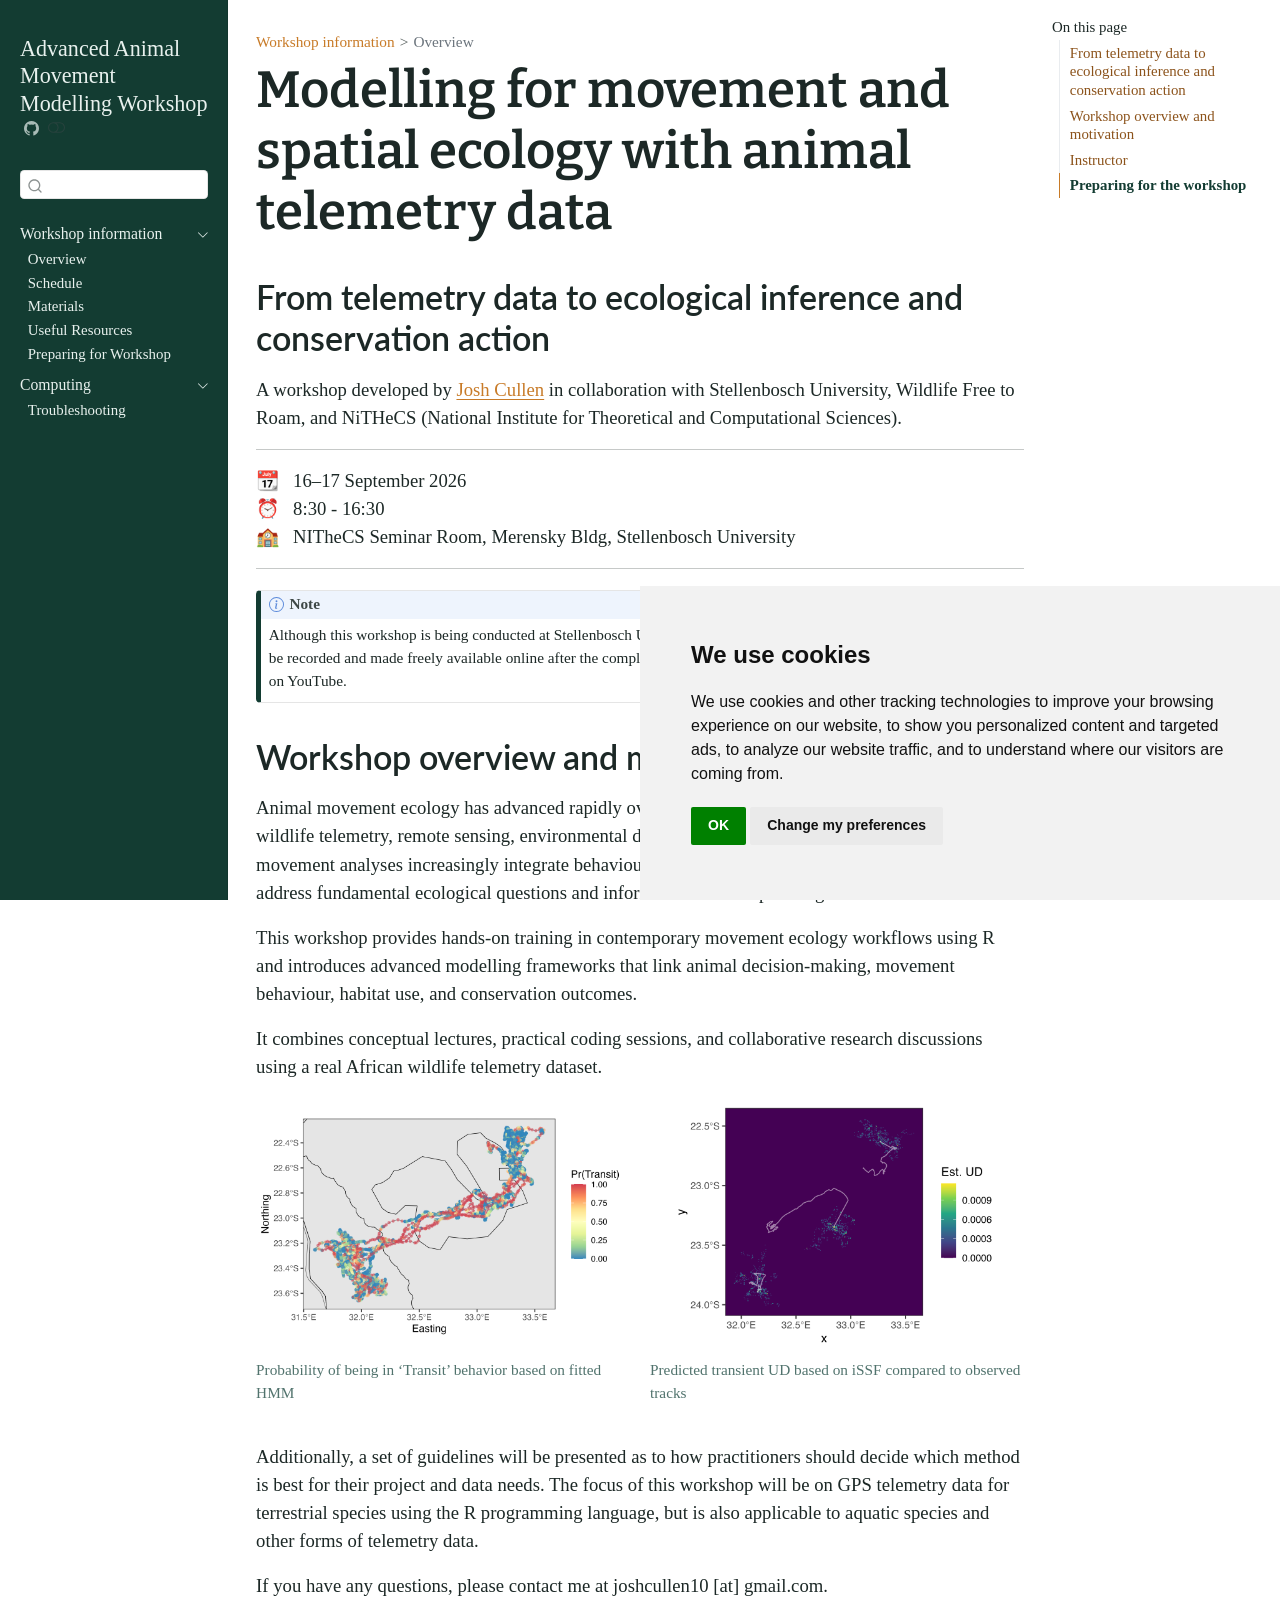
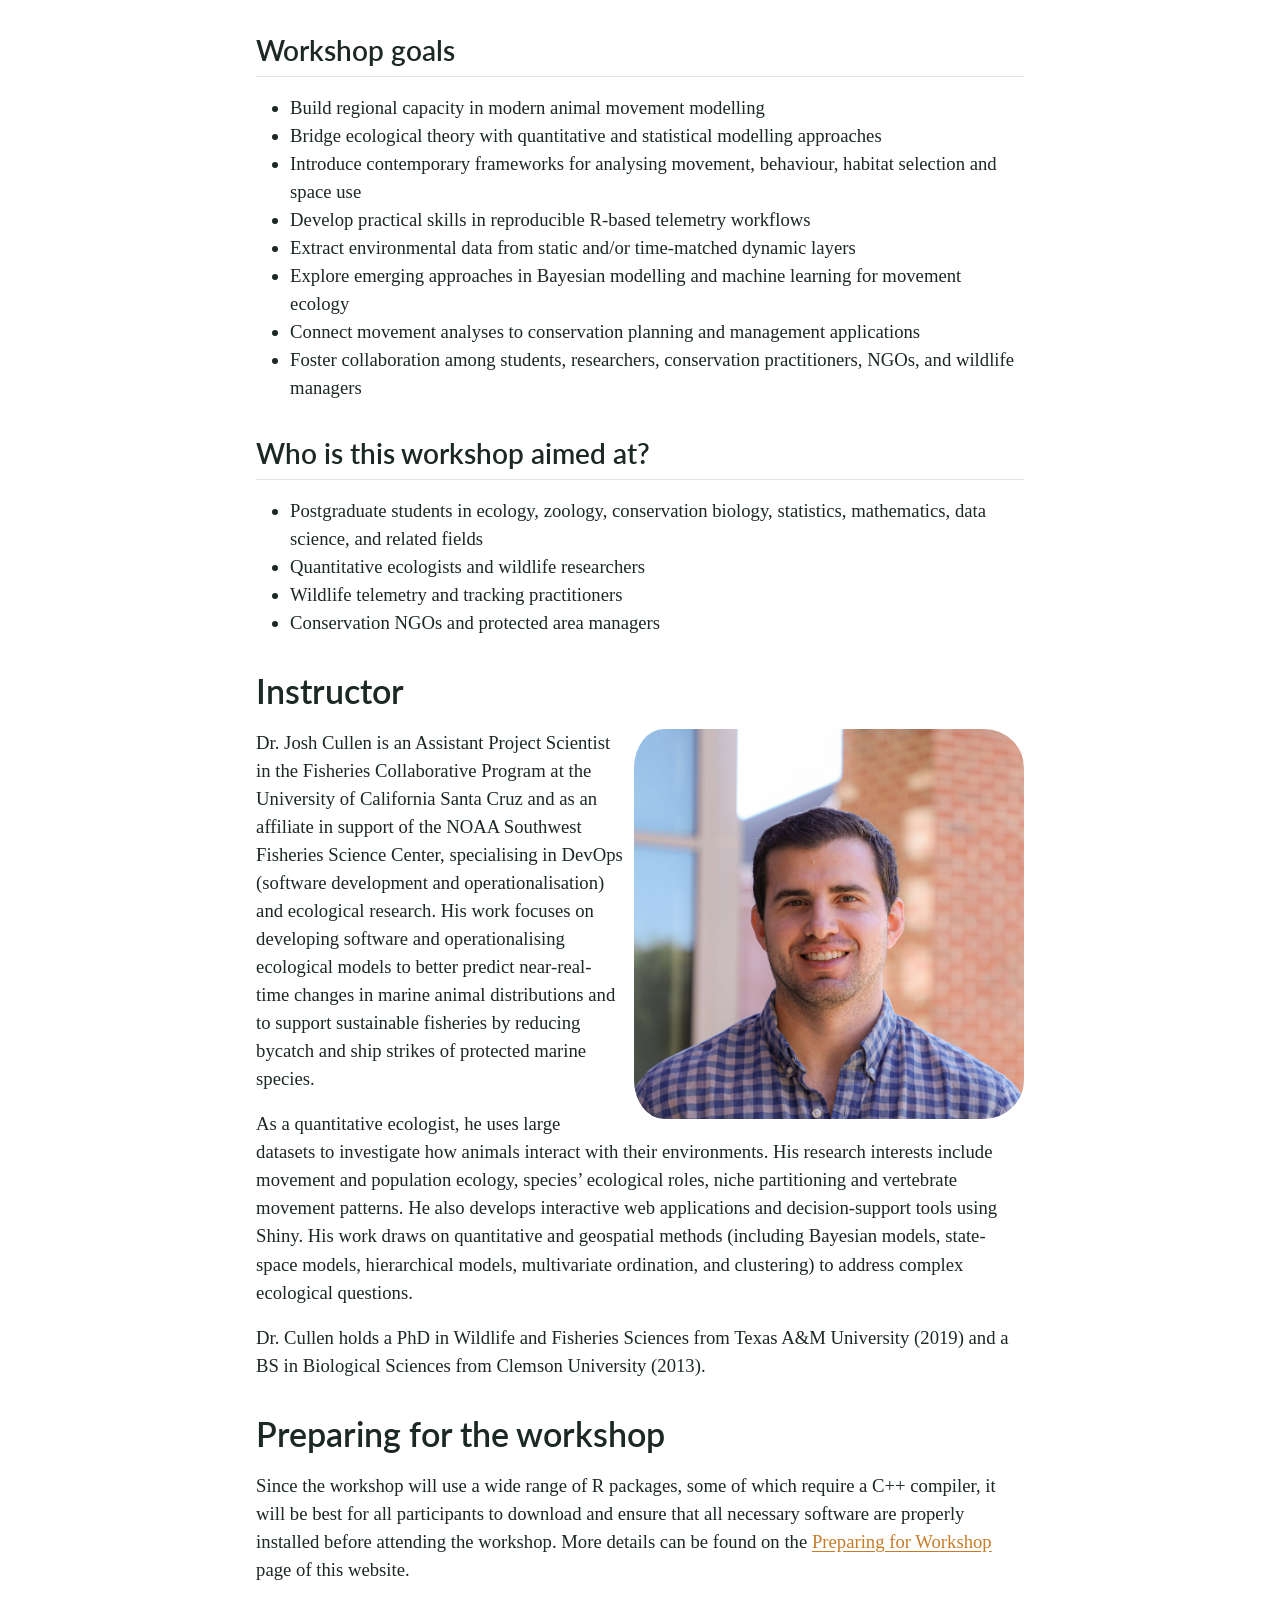
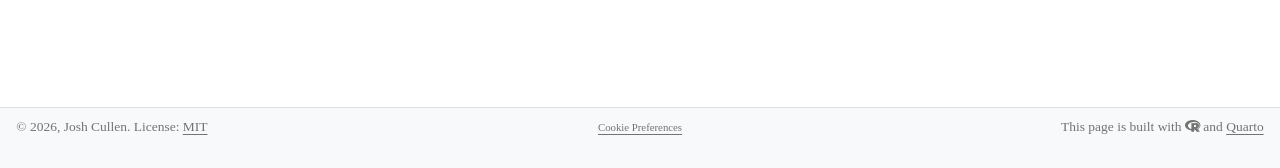
==== commit f70f0918: "Built site for gh-pages" ====
--- a/index.html
+++ b/index.html
@@ -2,13 +2,16 @@
 <html xmlns="http://www.w3.org/1999/xhtml" lang="en" xml:lang="en"><head>
 
 <meta charset="utf-8">
-<meta name="generator" content="quarto-1.9.9">
+<meta name="generator" content="quarto-1.9.37">
 
 <meta name="viewport" content="width=device-width, initial-scale=1.0, user-scalable=yes">
 
 
 <title>Modelling for movement and spatial ecology with animal telemetry data – Advanced Animal Movement Modelling Workshop</title>
 <style>
+/* Default styles provided by pandoc.
+** See https://pandoc.org/MANUAL.html#variables-for-html for config info.
+*/
 code{white-space: pre-wrap;}
 span.smallcaps{font-variant: small-caps;}
 div.columns{display: flex; gap: min(4vw, 1.5em);}
@@ -33,19 +36,18 @@
 <link href="site_libs/cookie-consent/cookie-consent.css" rel="stylesheet">
 <script src="site_libs/quarto-html/quarto.js" type="module"></script>
 <script src="site_libs/quarto-html/tabsets/tabsets.js" type="module"></script>
-<script src="site_libs/quarto-html/axe/axe-check.js" type="module"></script>
 <script src="site_libs/quarto-html/popper.min.js"></script>
 <script src="site_libs/quarto-html/tippy.umd.min.js"></script>
 <script src="site_libs/quarto-html/anchor.min.js"></script>
 <link href="site_libs/quarto-html/tippy.css" rel="stylesheet">
-<link href="site_libs/quarto-html/quarto-syntax-highlighting-5d254f1e278c2921d96b26102a150bb1.css" rel="stylesheet" class="quarto-color-scheme" id="quarto-text-highlighting-styles">
-<link href="site_libs/quarto-html/quarto-syntax-highlighting-dark-530b29c22fe67fc61ace1451aaa50055.css" rel="stylesheet" class="quarto-color-scheme quarto-color-alternate" id="quarto-text-highlighting-styles">
-<link href="site_libs/quarto-html/quarto-syntax-highlighting-5d254f1e278c2921d96b26102a150bb1.css" rel="stylesheet" class="quarto-color-scheme-extra" id="quarto-text-highlighting-styles">
+<link href="site_libs/quarto-html/quarto-syntax-highlighting-7f8f88aac4f3542376d5c11b86a4c14d.css" rel="stylesheet" class="quarto-color-scheme" id="quarto-text-highlighting-styles">
+<link href="site_libs/quarto-html/quarto-syntax-highlighting-dark-d0ae9245876894da5ac7e18953ecc5cc.css" rel="stylesheet" class="quarto-color-scheme quarto-color-alternate" id="quarto-text-highlighting-styles">
+<link href="site_libs/quarto-html/quarto-syntax-highlighting-7f8f88aac4f3542376d5c11b86a4c14d.css" rel="stylesheet" class="quarto-color-scheme-extra" id="quarto-text-highlighting-styles">
 <script src="site_libs/bootstrap/bootstrap.min.js"></script>
 <link href="site_libs/bootstrap/bootstrap-icons.css" rel="stylesheet">
-<link href="site_libs/bootstrap/bootstrap-c8620d277ab85d1b26d341069a4f0e04.min.css" rel="stylesheet" append-hash="true" class="quarto-color-scheme" id="quarto-bootstrap" data-mode="light">
-<link href="site_libs/bootstrap/bootstrap-dark-85e78b6a2f55821f203c3958df1f3da1.min.css" rel="stylesheet" append-hash="true" class="quarto-color-scheme quarto-color-alternate" id="quarto-bootstrap" data-mode="dark">
-<link href="site_libs/bootstrap/bootstrap-c8620d277ab85d1b26d341069a4f0e04.min.css" rel="stylesheet" append-hash="true" class="quarto-color-scheme-extra" id="quarto-bootstrap" data-mode="light">
+<link href="site_libs/bootstrap/bootstrap-4c6b800c0b29365fd100e1885ad86c78.min.css" rel="stylesheet" append-hash="true" class="quarto-color-scheme" id="quarto-bootstrap" data-mode="light">
+<link href="site_libs/bootstrap/bootstrap-dark-bb8eefaf9987653784a242d0db694de2.min.css" rel="stylesheet" append-hash="true" class="quarto-color-scheme quarto-color-alternate" id="quarto-bootstrap" data-mode="dark">
+<link href="site_libs/bootstrap/bootstrap-4c6b800c0b29365fd100e1885ad86c78.min.css" rel="stylesheet" append-hash="true" class="quarto-color-scheme-extra" id="quarto-bootstrap" data-mode="light">
 <link href="site_libs/quarto-contrib/fontawesome6-6.7.2/all.min.css" rel="stylesheet">
 <link href="site_libs/quarto-contrib/fontawesome6-6.7.2/latex-fontsize.css" rel="stylesheet">
 <script id="quarto-search-options" type="application/json">{
@@ -339,8 +341,21 @@
       </ul>
   </li>
         <li class="sidebar-item sidebar-item-section">
-      <span class="sidebar-item-text sidebar-link text-start">
- <span class="menu-text">Computing</span></span>
+      <div class="sidebar-item-container"> 
+            <a class="sidebar-item-text sidebar-link text-start" data-bs-toggle="collapse" data-bs-target="#quarto-sidebar-section-2" role="navigation" aria-expanded="true">
+ <span class="menu-text">Computing</span></a>
+          <a class="sidebar-item-toggle text-start" data-bs-toggle="collapse" data-bs-target="#quarto-sidebar-section-2" role="navigation" aria-expanded="true" aria-label="Toggle section">
+            <i class="bi bi-chevron-right ms-2"></i>
+          </a> 
+      </div>
+      <ul id="quarto-sidebar-section-2" class="collapse list-unstyled sidebar-section depth1 show">  
+          <li class="sidebar-item">
+  <div class="sidebar-item-container"> 
+  <a href="./computing-troubleshooting.html" class="sidebar-item-text sidebar-link">
+ <span class="menu-text">Troubleshooting</span></a>
+  </div>
+</li>
+      </ul>
   </li>
     </ul>
     </div>
@@ -428,7 +443,7 @@
 <div class="quarto-figure quarto-figure-center">
 <figure class="figure">
 <p><img src="images/iSSF_pred_UD.png" class="img-fluid figure-img"></p>
-<figcaption>Predicted UD based on iSSF compared to observed tracks</figcaption>
+<figcaption>Predicted transient UD based on iSSF compared to observed tracks</figcaption>
 </figure>
 </div>
 </div>
--- a/site_libs/quarto-html/quarto-syntax-highlighting-7f8f88aac4f3542376d5c11b86a4c14d.css
+++ b/site_libs/quarto-html/quarto-syntax-highlighting-7f8f88aac4f3542376d5c11b86a4c14d.css
@@ -0,0 +1,236 @@
+/* quarto syntax highlight colors */
+:root {
+  --quarto-hl-ot-color: #003B4F;
+  --quarto-hl-at-color: #657422;
+  --quarto-hl-ss-color: #20794D;
+  --quarto-hl-an-color: #5E5E5E;
+  --quarto-hl-fu-color: #4758AB;
+  --quarto-hl-st-color: #20794D;
+  --quarto-hl-cf-color: #003B4F;
+  --quarto-hl-op-color: #5E5E5E;
+  --quarto-hl-er-color: #AD0000;
+  --quarto-hl-bn-color: #AD0000;
+  --quarto-hl-al-color: #AD0000;
+  --quarto-hl-va-color: #111111;
+  --quarto-hl-bu-color: inherit;
+  --quarto-hl-ex-color: inherit;
+  --quarto-hl-pp-color: #AD0000;
+  --quarto-hl-in-color: #5E5E5E;
+  --quarto-hl-vs-color: #20794D;
+  --quarto-hl-wa-color: #5E5E5E;
+  --quarto-hl-do-color: #5E5E5E;
+  --quarto-hl-im-color: #00769E;
+  --quarto-hl-ch-color: #20794D;
+  --quarto-hl-dt-color: #AD0000;
+  --quarto-hl-fl-color: #AD0000;
+  --quarto-hl-co-color: #5E5E5E;
+  --quarto-hl-cv-color: #5E5E5E;
+  --quarto-hl-cn-color: #8f5902;
+  --quarto-hl-sc-color: #5E5E5E;
+  --quarto-hl-dv-color: #AD0000;
+  --quarto-hl-kw-color: #003B4F;
+}
+
+/* other quarto variables */
+:root {
+  --quarto-font-monospace: SFMono-Regular, Menlo, Monaco, Consolas, "Liberation Mono", "Courier New", monospace;
+}
+
+/* syntax highlight based on Pandoc's rules */
+pre > code.sourceCode > span {
+  color: #003B4F;
+}
+
+code.sourceCode > span {
+  color: #003B4F;
+}
+
+div.sourceCode,
+div.sourceCode pre.sourceCode {
+  color: #003B4F;
+}
+
+/* Normal */
+code span {
+  color: #003B4F;
+}
+
+/* Alert */
+code span.al {
+  color: #AD0000;
+  font-style: inherit;
+}
+
+/* Annotation */
+code span.an {
+  color: #5E5E5E;
+  font-style: inherit;
+}
+
+/* Attribute */
+code span.at {
+  color: #657422;
+  font-style: inherit;
+}
+
+/* BaseN */
+code span.bn {
+  color: #AD0000;
+  font-style: inherit;
+}
+
+/* BuiltIn */
+code span.bu {
+  font-style: inherit;
+}
+
+/* ControlFlow */
+code span.cf {
+  color: #003B4F;
+  font-weight: bold;
+  font-style: inherit;
+}
+
+/* Char */
+code span.ch {
+  color: #20794D;
+  font-style: inherit;
+}
+
+/* Constant */
+code span.cn {
+  color: #8f5902;
+  font-style: inherit;
+}
+
+/* Comment */
+code span.co {
+  color: #5E5E5E;
+  font-style: inherit;
+}
+
+/* CommentVar */
+code span.cv {
+  color: #5E5E5E;
+  font-style: italic;
+}
+
+/* Documentation */
+code span.do {
+  color: #5E5E5E;
+  font-style: italic;
+}
+
+/* DataType */
+code span.dt {
+  color: #AD0000;
+  font-style: inherit;
+}
+
+/* DecVal */
+code span.dv {
+  color: #AD0000;
+  font-style: inherit;
+}
+
+/* Error */
+code span.er {
+  color: #AD0000;
+  font-style: inherit;
+}
+
+/* Extension */
+code span.ex {
+  font-style: inherit;
+}
+
+/* Float */
+code span.fl {
+  color: #AD0000;
+  font-style: inherit;
+}
+
+/* Function */
+code span.fu {
+  color: #4758AB;
+  font-style: inherit;
+}
+
+/* Import */
+code span.im {
+  color: #00769E;
+  font-style: inherit;
+}
+
+/* Information */
+code span.in {
+  color: #5E5E5E;
+  font-style: inherit;
+}
+
+/* Keyword */
+code span.kw {
+  color: #003B4F;
+  font-weight: bold;
+  font-style: inherit;
+}
+
+/* Operator */
+code span.op {
+  color: #5E5E5E;
+  font-style: inherit;
+}
+
+/* Other */
+code span.ot {
+  color: #003B4F;
+  font-style: inherit;
+}
+
+/* Preprocessor */
+code span.pp {
+  color: #AD0000;
+  font-style: inherit;
+}
+
+/* SpecialChar */
+code span.sc {
+  color: #5E5E5E;
+  font-style: inherit;
+}
+
+/* SpecialString */
+code span.ss {
+  color: #20794D;
+  font-style: inherit;
+}
+
+/* String */
+code span.st {
+  color: #20794D;
+  font-style: inherit;
+}
+
+/* Variable */
+code span.va {
+  color: #111111;
+  font-style: inherit;
+}
+
+/* VerbatimString */
+code span.vs {
+  color: #20794D;
+  font-style: inherit;
+}
+
+/* Warning */
+code span.wa {
+  color: #5E5E5E;
+  font-style: italic;
+}
+
+.prevent-inlining {
+  content: "</";
+}
+
+/*# sourceMappingURL=789ad8cd35626ba772517505b42a116e.css.map */
--- a/site_libs/quarto-html/quarto-syntax-highlighting-dark-d0ae9245876894da5ac7e18953ecc5cc.css
+++ b/site_libs/quarto-html/quarto-syntax-highlighting-dark-d0ae9245876894da5ac7e18953ecc5cc.css
@@ -0,0 +1,219 @@
+/* quarto syntax highlight colors */
+:root {
+  --quarto-hl-al-color: #f07178;
+  --quarto-hl-an-color: #d4d0ab;
+  --quarto-hl-at-color: #00e0e0;
+  --quarto-hl-bn-color: #d4d0ab;
+  --quarto-hl-bu-color: #abe338;
+  --quarto-hl-ch-color: #abe338;
+  --quarto-hl-co-color: #f8f8f2;
+  --quarto-hl-cv-color: #ffd700;
+  --quarto-hl-cn-color: #ffd700;
+  --quarto-hl-cf-color: #ffa07a;
+  --quarto-hl-dt-color: #ffa07a;
+  --quarto-hl-dv-color: #d4d0ab;
+  --quarto-hl-do-color: #f8f8f2;
+  --quarto-hl-er-color: #f07178;
+  --quarto-hl-ex-color: #00e0e0;
+  --quarto-hl-fl-color: #d4d0ab;
+  --quarto-hl-fu-color: #ffa07a;
+  --quarto-hl-im-color: #abe338;
+  --quarto-hl-in-color: #d4d0ab;
+  --quarto-hl-kw-color: #ffa07a;
+  --quarto-hl-op-color: #ffa07a;
+  --quarto-hl-ot-color: #00e0e0;
+  --quarto-hl-pp-color: #dcc6e0;
+  --quarto-hl-re-color: #00e0e0;
+  --quarto-hl-sc-color: #abe338;
+  --quarto-hl-ss-color: #abe338;
+  --quarto-hl-st-color: #abe338;
+  --quarto-hl-va-color: #00e0e0;
+  --quarto-hl-vs-color: #abe338;
+  --quarto-hl-wa-color: #dcc6e0;
+}
+
+/* other quarto variables */
+:root {
+  --quarto-font-monospace: SFMono-Regular, Menlo, Monaco, Consolas, "Liberation Mono", "Courier New", monospace;
+}
+
+/* syntax highlight based on Pandoc's rules */
+pre > code.sourceCode > span {
+  color: #f8f8f2;
+}
+
+code.sourceCode > span {
+  color: #f8f8f2;
+}
+
+div.sourceCode,
+div.sourceCode pre.sourceCode {
+  color: #f8f8f2;
+}
+
+/* Normal */
+code span {
+  color: #f8f8f2;
+}
+
+/* Alert */
+code span.al {
+  color: #f07178;
+}
+
+/* Annotation */
+code span.an {
+  color: #d4d0ab;
+}
+
+/* Attribute */
+code span.at {
+  color: #00e0e0;
+}
+
+/* BaseN */
+code span.bn {
+  color: #d4d0ab;
+}
+
+/* BuiltIn */
+code span.bu {
+  color: #abe338;
+}
+
+/* ControlFlow */
+code span.cf {
+  font-weight: bold;
+  color: #ffa07a;
+}
+
+/* Char */
+code span.ch {
+  color: #abe338;
+}
+
+/* Constant */
+code span.cn {
+  color: #ffd700;
+}
+
+/* Comment */
+code span.co {
+  font-style: italic;
+  color: #f8f8f2;
+}
+
+/* CommentVar */
+code span.cv {
+  color: #ffd700;
+}
+
+/* Documentation */
+code span.do {
+  color: #f8f8f2;
+}
+
+/* DataType */
+code span.dt {
+  color: #ffa07a;
+}
+
+/* DecVal */
+code span.dv {
+  color: #d4d0ab;
+}
+
+/* Error */
+code span.er {
+  color: #f07178;
+  text-decoration: underline;
+}
+
+/* Extension */
+code span.ex {
+  font-weight: bold;
+  color: #00e0e0;
+}
+
+/* Float */
+code span.fl {
+  color: #d4d0ab;
+}
+
+/* Function */
+code span.fu {
+  color: #ffa07a;
+}
+
+/* Import */
+code span.im {
+  color: #abe338;
+}
+
+/* Information */
+code span.in {
+  color: #d4d0ab;
+}
+
+/* Keyword */
+code span.kw {
+  font-weight: bold;
+  color: #ffa07a;
+}
+
+/* Operator */
+code span.op {
+  color: #ffa07a;
+}
+
+/* Other */
+code span.ot {
+  color: #00e0e0;
+}
+
+/* Preprocessor */
+code span.pp {
+  color: #dcc6e0;
+}
+
+/* RegionMarker */
+code span.re {
+  background-color: #f8f8f2;
+  color: #00e0e0;
+}
+
+/* SpecialChar */
+code span.sc {
+  color: #abe338;
+}
+
+/* SpecialString */
+code span.ss {
+  color: #abe338;
+}
+
+/* String */
+code span.st {
+  color: #abe338;
+}
+
+/* Variable */
+code span.va {
+  color: #00e0e0;
+}
+
+/* VerbatimString */
+code span.vs {
+  color: #abe338;
+}
+
+/* Warning */
+code span.wa {
+  color: #dcc6e0;
+}
+
+.prevent-inlining {
+  content: "</";
+}
+
+/*# sourceMappingURL=e2dac9153eaf3c552d5043f9565d03d7.css.map */
--- a/site_libs/quarto-html/quarto-syntax-highlighting-7f8f88aac4f3542376d5c11b86a4c14d.css
+++ b/site_libs/quarto-html/quarto-syntax-highlighting-7f8f88aac4f3542376d5c11b86a4c14d.css
@@ -0,0 +1,236 @@
+/* quarto syntax highlight colors */
+:root {
+  --quarto-hl-ot-color: #003B4F;
+  --quarto-hl-at-color: #657422;
+  --quarto-hl-ss-color: #20794D;
+  --quarto-hl-an-color: #5E5E5E;
+  --quarto-hl-fu-color: #4758AB;
+  --quarto-hl-st-color: #20794D;
+  --quarto-hl-cf-color: #003B4F;
+  --quarto-hl-op-color: #5E5E5E;
+  --quarto-hl-er-color: #AD0000;
+  --quarto-hl-bn-color: #AD0000;
+  --quarto-hl-al-color: #AD0000;
+  --quarto-hl-va-color: #111111;
+  --quarto-hl-bu-color: inherit;
+  --quarto-hl-ex-color: inherit;
+  --quarto-hl-pp-color: #AD0000;
+  --quarto-hl-in-color: #5E5E5E;
+  --quarto-hl-vs-color: #20794D;
+  --quarto-hl-wa-color: #5E5E5E;
+  --quarto-hl-do-color: #5E5E5E;
+  --quarto-hl-im-color: #00769E;
+  --quarto-hl-ch-color: #20794D;
+  --quarto-hl-dt-color: #AD0000;
+  --quarto-hl-fl-color: #AD0000;
+  --quarto-hl-co-color: #5E5E5E;
+  --quarto-hl-cv-color: #5E5E5E;
+  --quarto-hl-cn-color: #8f5902;
+  --quarto-hl-sc-color: #5E5E5E;
+  --quarto-hl-dv-color: #AD0000;
+  --quarto-hl-kw-color: #003B4F;
+}
+
+/* other quarto variables */
+:root {
+  --quarto-font-monospace: SFMono-Regular, Menlo, Monaco, Consolas, "Liberation Mono", "Courier New", monospace;
+}
+
+/* syntax highlight based on Pandoc's rules */
+pre > code.sourceCode > span {
+  color: #003B4F;
+}
+
+code.sourceCode > span {
+  color: #003B4F;
+}
+
+div.sourceCode,
+div.sourceCode pre.sourceCode {
+  color: #003B4F;
+}
+
+/* Normal */
+code span {
+  color: #003B4F;
+}
+
+/* Alert */
+code span.al {
+  color: #AD0000;
+  font-style: inherit;
+}
+
+/* Annotation */
+code span.an {
+  color: #5E5E5E;
+  font-style: inherit;
+}
+
+/* Attribute */
+code span.at {
+  color: #657422;
+  font-style: inherit;
+}
+
+/* BaseN */
+code span.bn {
+  color: #AD0000;
+  font-style: inherit;
+}
+
+/* BuiltIn */
+code span.bu {
+  font-style: inherit;
+}
+
+/* ControlFlow */
+code span.cf {
+  color: #003B4F;
+  font-weight: bold;
+  font-style: inherit;
+}
+
+/* Char */
+code span.ch {
+  color: #20794D;
+  font-style: inherit;
+}
+
+/* Constant */
+code span.cn {
+  color: #8f5902;
+  font-style: inherit;
+}
+
+/* Comment */
+code span.co {
+  color: #5E5E5E;
+  font-style: inherit;
+}
+
+/* CommentVar */
+code span.cv {
+  color: #5E5E5E;
+  font-style: italic;
+}
+
+/* Documentation */
+code span.do {
+  color: #5E5E5E;
+  font-style: italic;
+}
+
+/* DataType */
+code span.dt {
+  color: #AD0000;
+  font-style: inherit;
+}
+
+/* DecVal */
+code span.dv {
+  color: #AD0000;
+  font-style: inherit;
+}
+
+/* Error */
+code span.er {
+  color: #AD0000;
+  font-style: inherit;
+}
+
+/* Extension */
+code span.ex {
+  font-style: inherit;
+}
+
+/* Float */
+code span.fl {
+  color: #AD0000;
+  font-style: inherit;
+}
+
+/* Function */
+code span.fu {
+  color: #4758AB;
+  font-style: inherit;
+}
+
+/* Import */
+code span.im {
+  color: #00769E;
+  font-style: inherit;
+}
+
+/* Information */
+code span.in {
+  color: #5E5E5E;
+  font-style: inherit;
+}
+
+/* Keyword */
+code span.kw {
+  color: #003B4F;
+  font-weight: bold;
+  font-style: inherit;
+}
+
+/* Operator */
+code span.op {
+  color: #5E5E5E;
+  font-style: inherit;
+}
+
+/* Other */
+code span.ot {
+  color: #003B4F;
+  font-style: inherit;
+}
+
+/* Preprocessor */
+code span.pp {
+  color: #AD0000;
+  font-style: inherit;
+}
+
+/* SpecialChar */
+code span.sc {
+  color: #5E5E5E;
+  font-style: inherit;
+}
+
+/* SpecialString */
+code span.ss {
+  color: #20794D;
+  font-style: inherit;
+}
+
+/* String */
+code span.st {
+  color: #20794D;
+  font-style: inherit;
+}
+
+/* Variable */
+code span.va {
+  color: #111111;
+  font-style: inherit;
+}
+
+/* VerbatimString */
+code span.vs {
+  color: #20794D;
+  font-style: inherit;
+}
+
+/* Warning */
+code span.wa {
+  color: #5E5E5E;
+  font-style: italic;
+}
+
+.prevent-inlining {
+  content: "</";
+}
+
+/*# sourceMappingURL=789ad8cd35626ba772517505b42a116e.css.map */
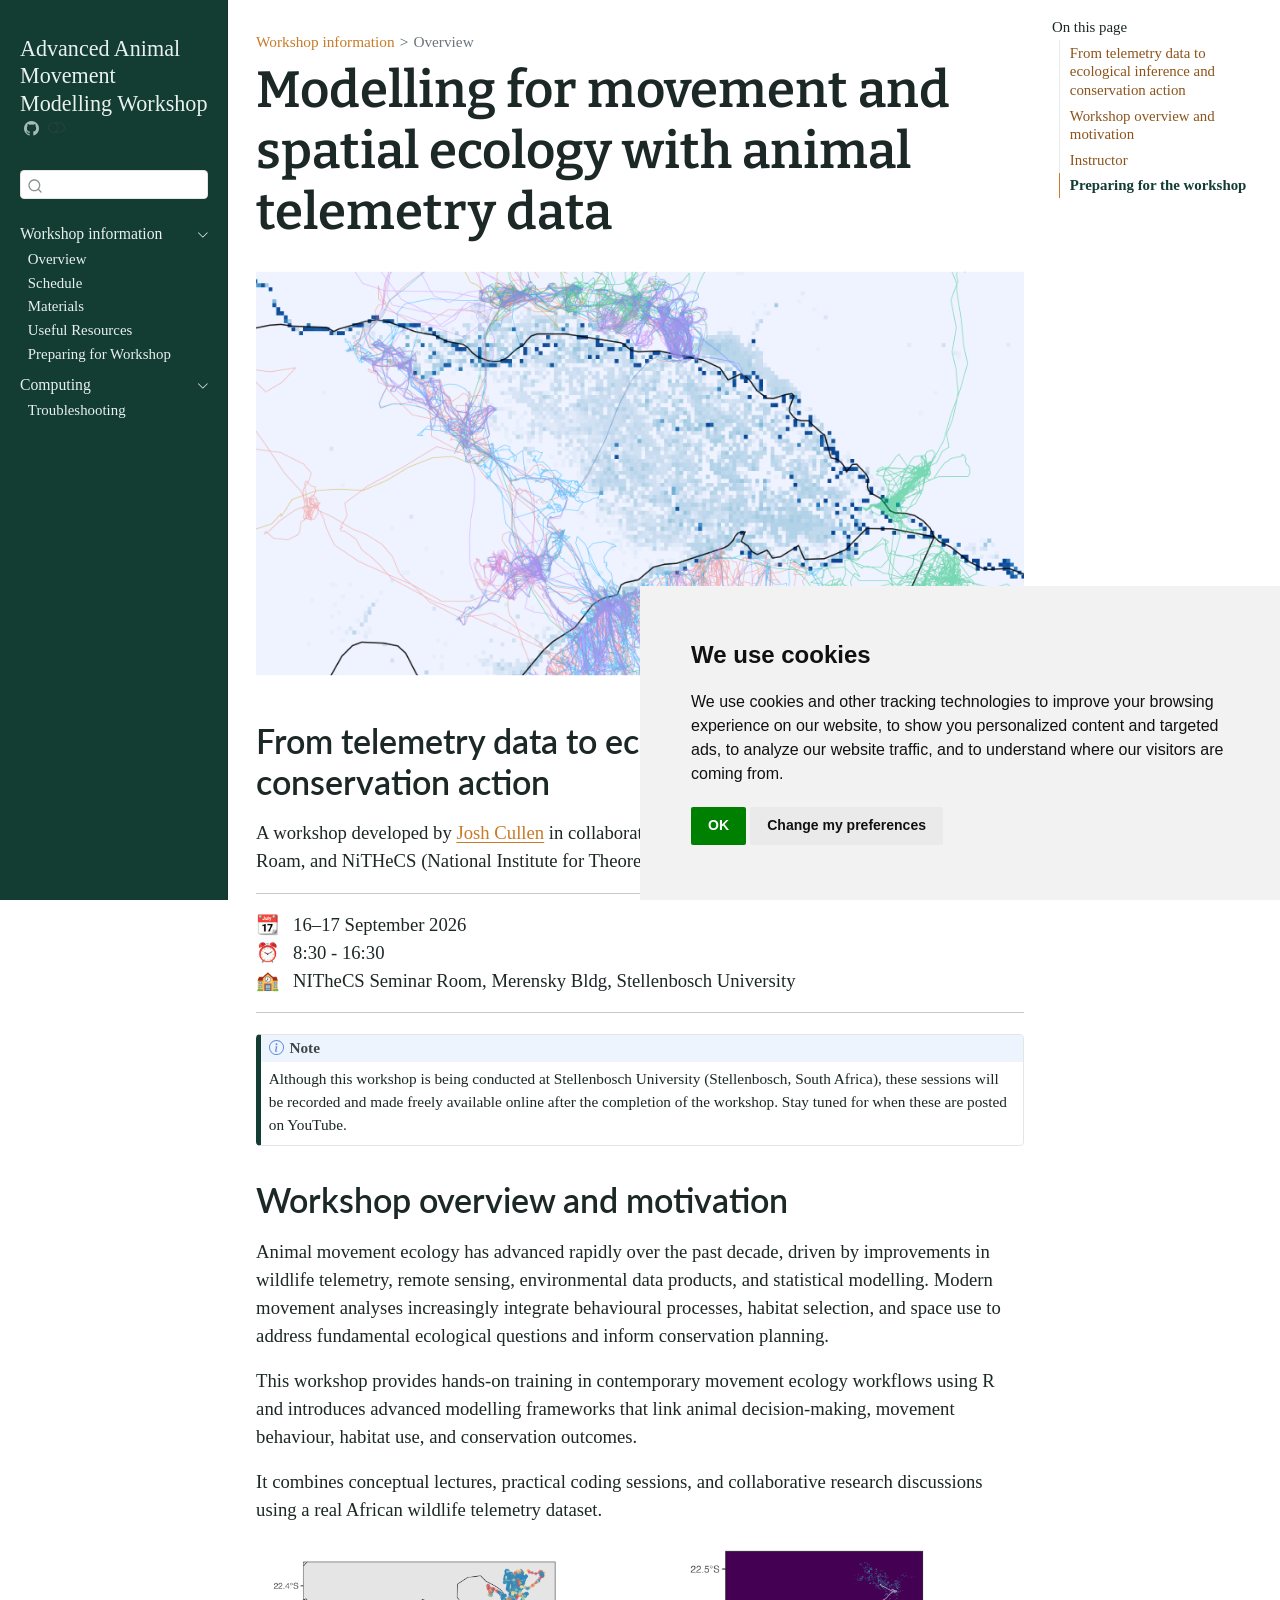
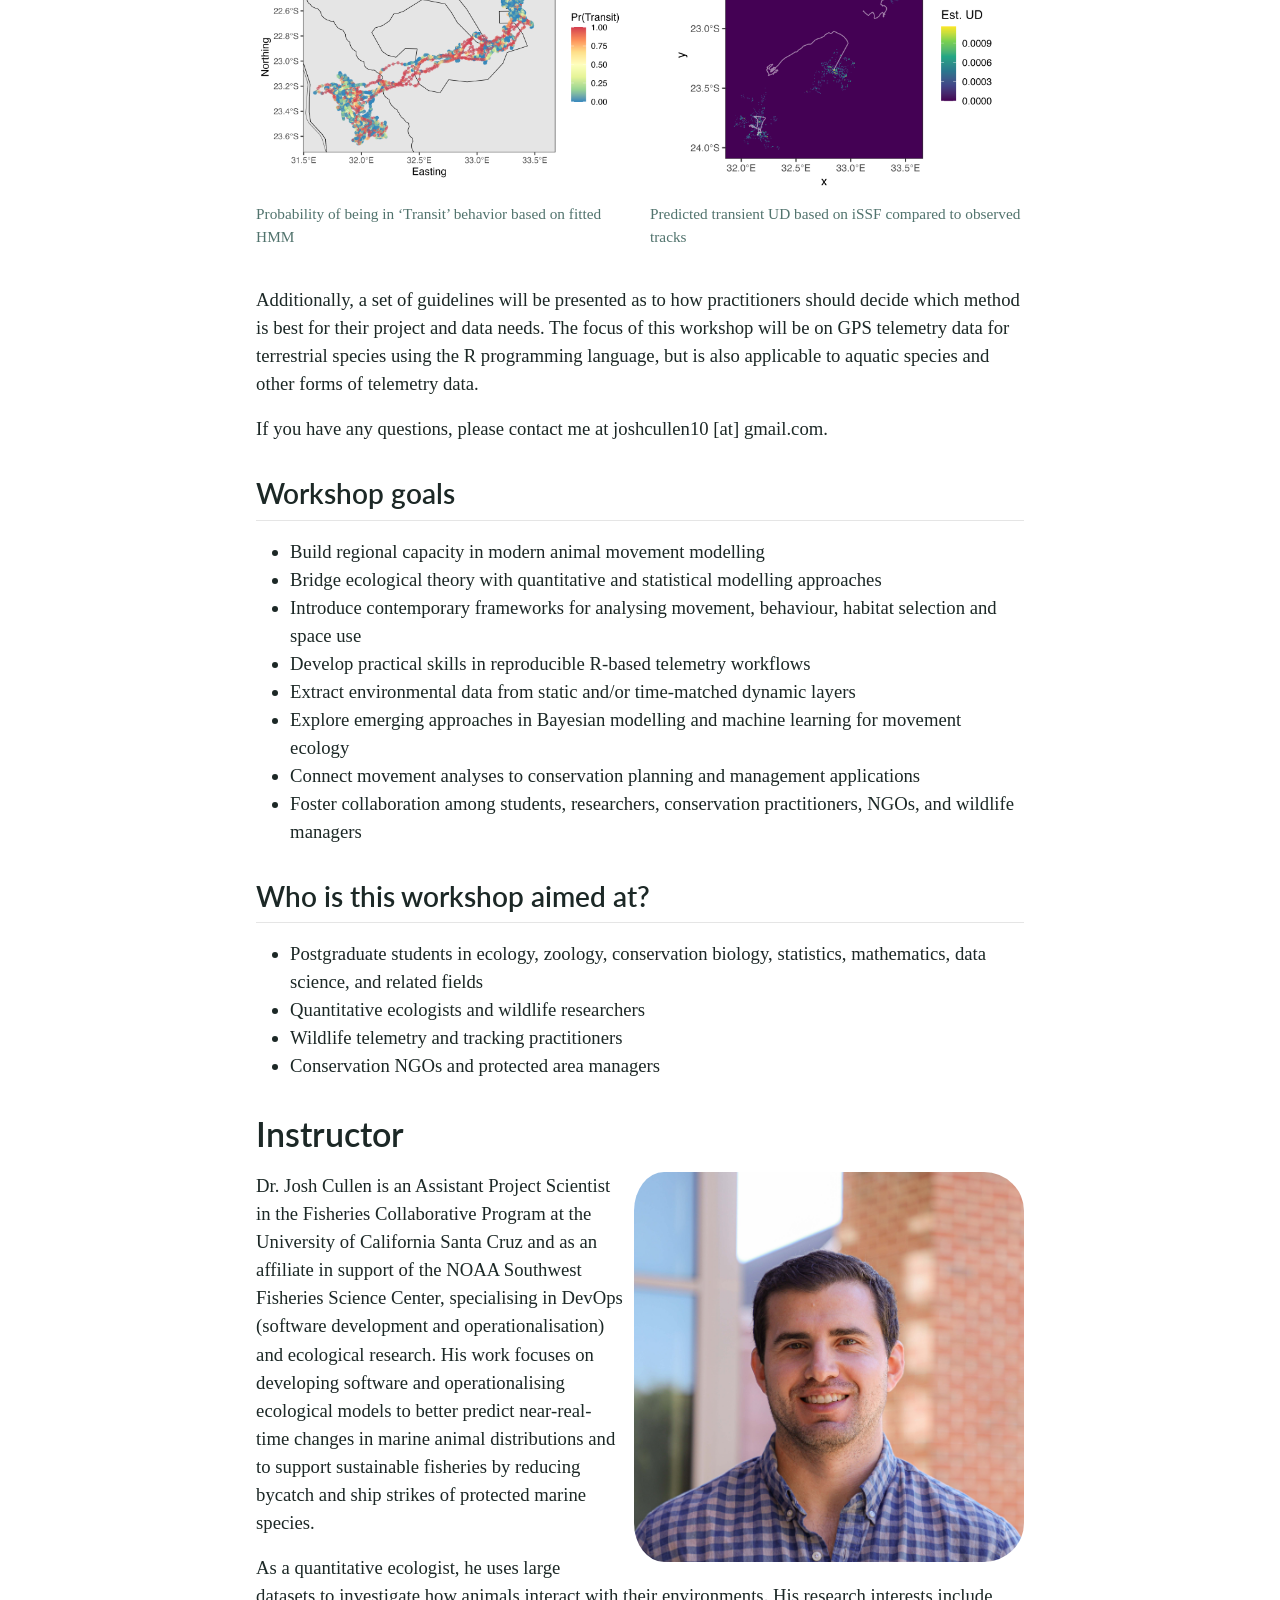
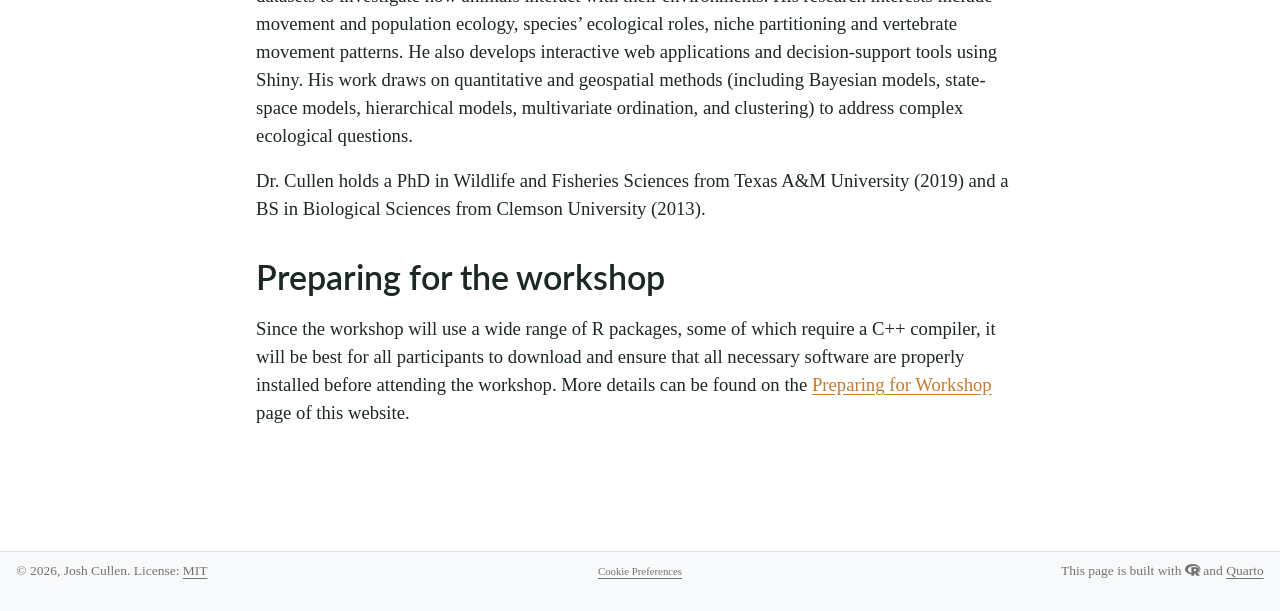
==== commit aff96395: "Built site for gh-pages" ====
--- a/index.html
+++ b/index.html
@@ -401,6 +401,7 @@
 </header>
 
 
+<p><img src="images/workshop_hero_img.png" class="img-fluid"></p>
 <section id="from-telemetry-data-to-ecological-inference-and-conservation-action" class="level1">
 <h1>From telemetry data to ecological inference and conservation action</h1>
 <p>A workshop developed by <a href="https://joshcullen.github.io">Josh Cullen</a> in collaboration with Stellenbosch University, Wildlife Free to Roam, and NiTHeCS (National Institute for Theoretical and Computational Sciences).</p>
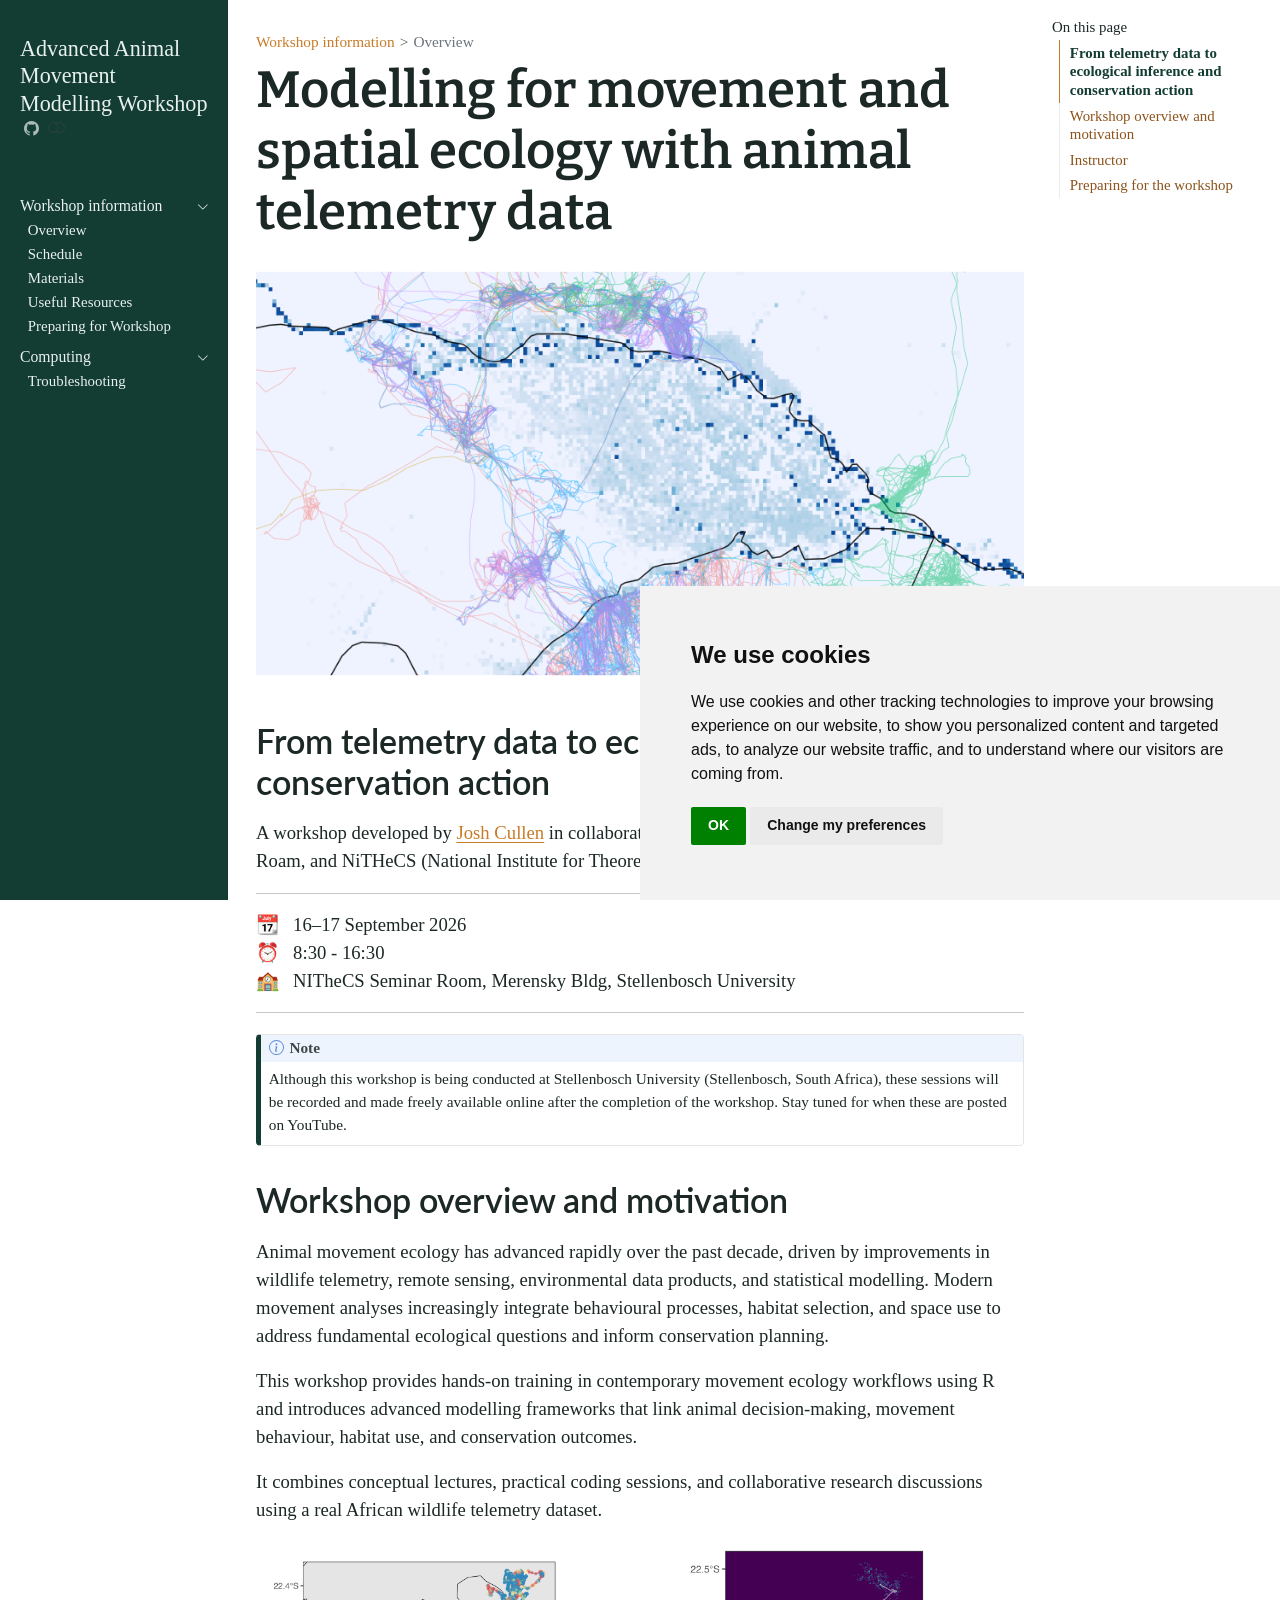
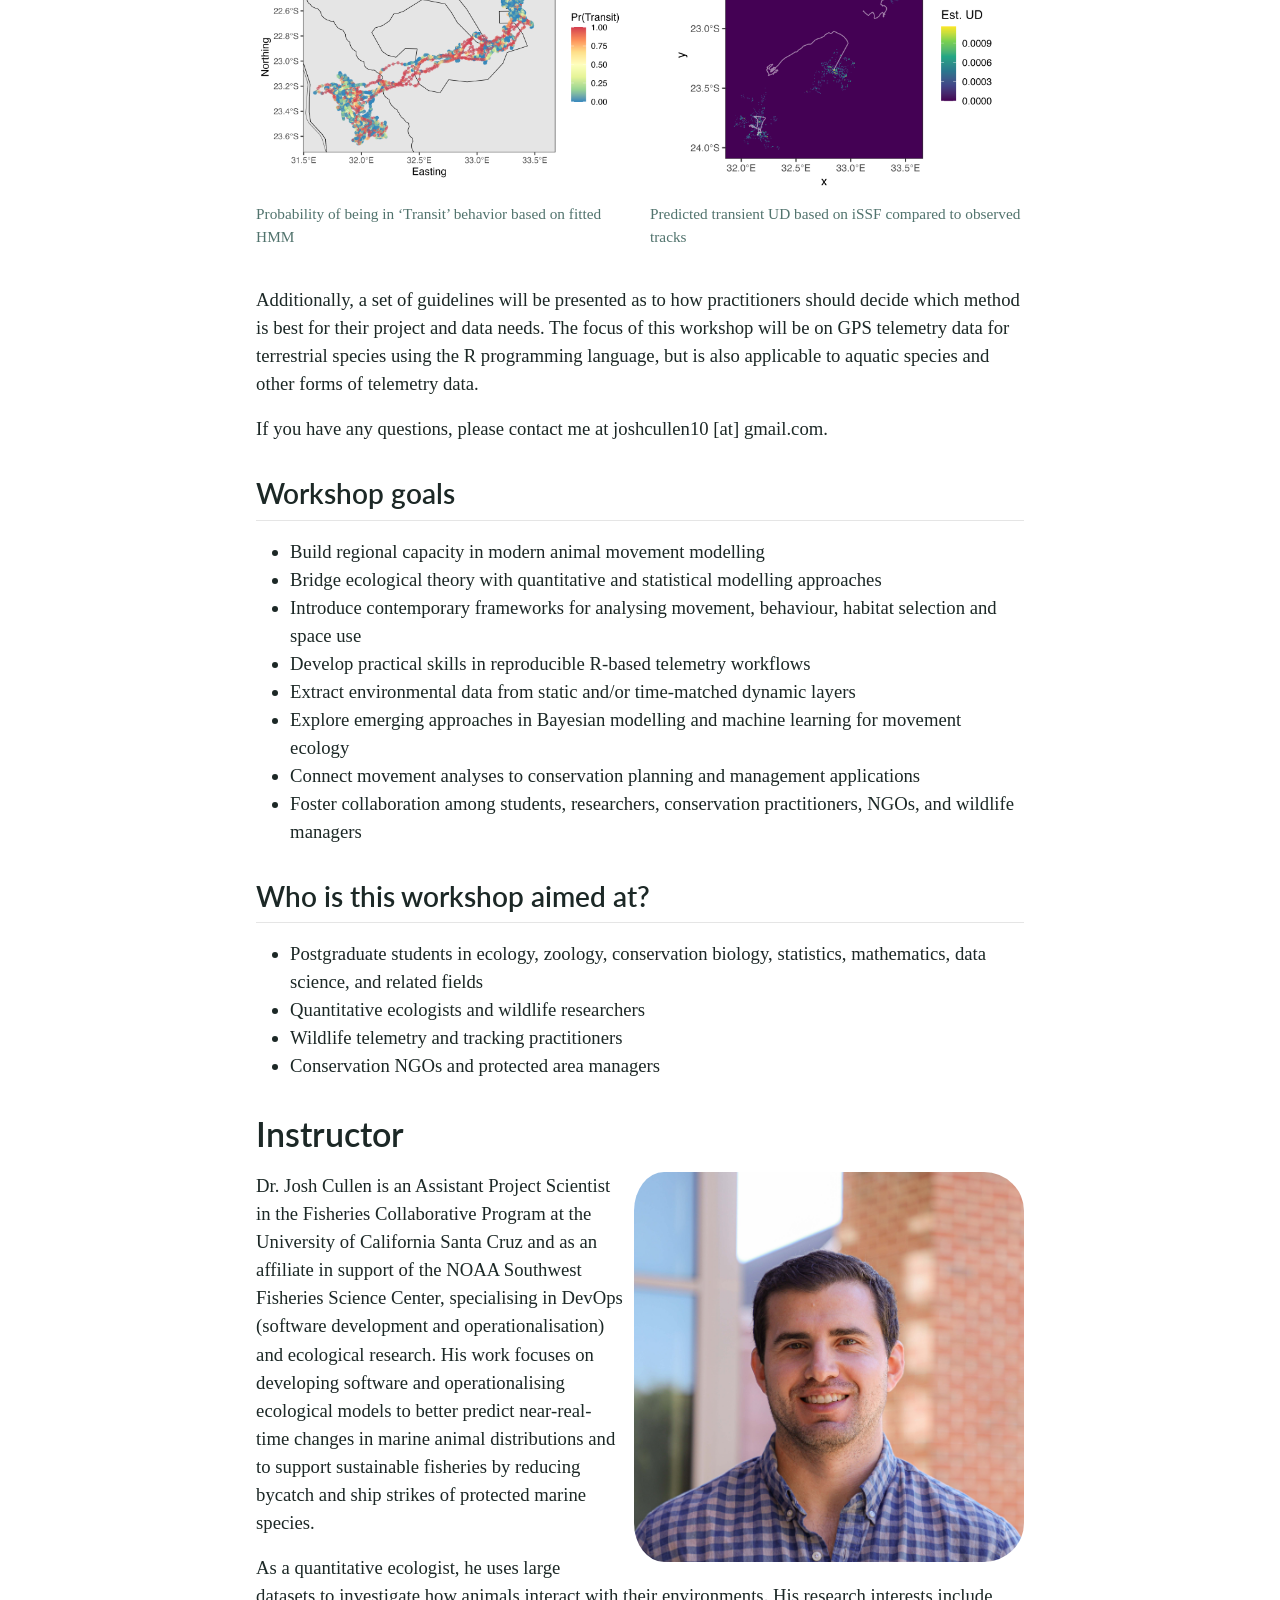
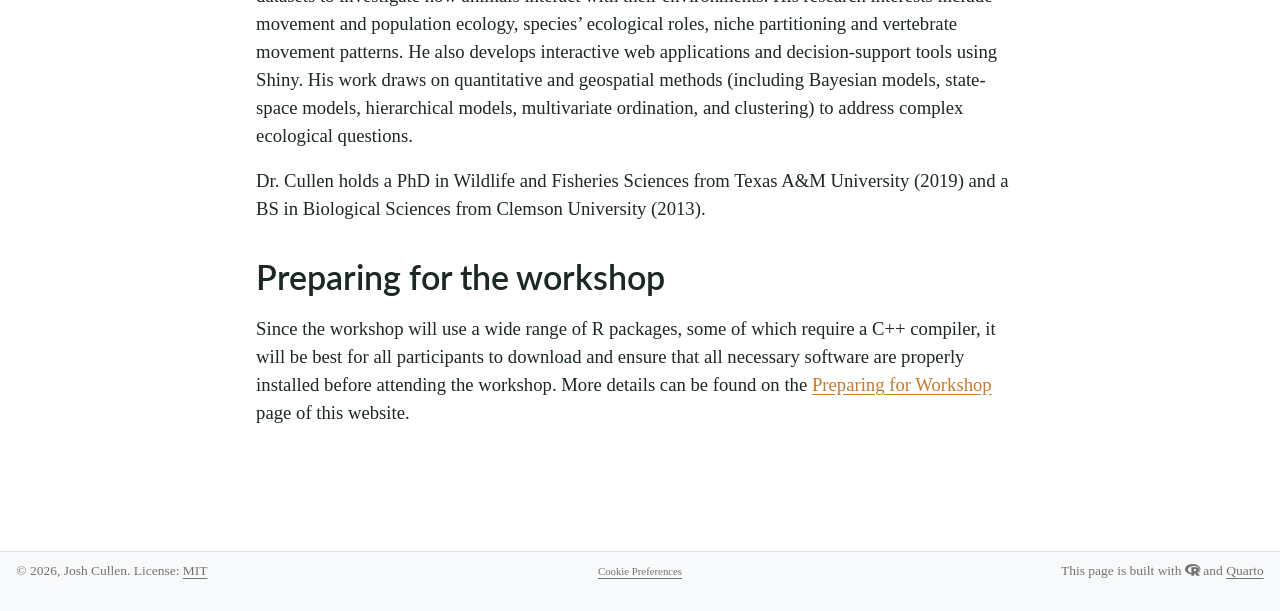
==== commit 384edd93: "Built site for gh-pages" ====
--- a/index.html
+++ b/index.html
@@ -2,16 +2,13 @@
 <html xmlns="http://www.w3.org/1999/xhtml" lang="en" xml:lang="en"><head>
 
 <meta charset="utf-8">
-<meta name="generator" content="quarto-1.9.37">
+<meta name="generator" content="quarto-1.9.9">
 
 <meta name="viewport" content="width=device-width, initial-scale=1.0, user-scalable=yes">
 
 
 <title>Modelling for movement and spatial ecology with animal telemetry data – Advanced Animal Movement Modelling Workshop</title>
 <style>
-/* Default styles provided by pandoc.
-** See https://pandoc.org/MANUAL.html#variables-for-html for config info.
-*/
 code{white-space: pre-wrap;}
 span.smallcaps{font-variant: small-caps;}
 div.columns{display: flex; gap: min(4vw, 1.5em);}
@@ -36,18 +33,19 @@
 <link href="site_libs/cookie-consent/cookie-consent.css" rel="stylesheet">
 <script src="site_libs/quarto-html/quarto.js" type="module"></script>
 <script src="site_libs/quarto-html/tabsets/tabsets.js" type="module"></script>
+<script src="site_libs/quarto-html/axe/axe-check.js" type="module"></script>
 <script src="site_libs/quarto-html/popper.min.js"></script>
 <script src="site_libs/quarto-html/tippy.umd.min.js"></script>
 <script src="site_libs/quarto-html/anchor.min.js"></script>
 <link href="site_libs/quarto-html/tippy.css" rel="stylesheet">
-<link href="site_libs/quarto-html/quarto-syntax-highlighting-7f8f88aac4f3542376d5c11b86a4c14d.css" rel="stylesheet" class="quarto-color-scheme" id="quarto-text-highlighting-styles">
-<link href="site_libs/quarto-html/quarto-syntax-highlighting-dark-d0ae9245876894da5ac7e18953ecc5cc.css" rel="stylesheet" class="quarto-color-scheme quarto-color-alternate" id="quarto-text-highlighting-styles">
-<link href="site_libs/quarto-html/quarto-syntax-highlighting-7f8f88aac4f3542376d5c11b86a4c14d.css" rel="stylesheet" class="quarto-color-scheme-extra" id="quarto-text-highlighting-styles">
+<link href="site_libs/quarto-html/quarto-syntax-highlighting-5d254f1e278c2921d96b26102a150bb1.css" rel="stylesheet" class="quarto-color-scheme" id="quarto-text-highlighting-styles">
+<link href="site_libs/quarto-html/quarto-syntax-highlighting-dark-530b29c22fe67fc61ace1451aaa50055.css" rel="stylesheet" class="quarto-color-scheme quarto-color-alternate" id="quarto-text-highlighting-styles">
+<link href="site_libs/quarto-html/quarto-syntax-highlighting-5d254f1e278c2921d96b26102a150bb1.css" rel="stylesheet" class="quarto-color-scheme-extra" id="quarto-text-highlighting-styles">
 <script src="site_libs/bootstrap/bootstrap.min.js"></script>
 <link href="site_libs/bootstrap/bootstrap-icons.css" rel="stylesheet">
-<link href="site_libs/bootstrap/bootstrap-4c6b800c0b29365fd100e1885ad86c78.min.css" rel="stylesheet" append-hash="true" class="quarto-color-scheme" id="quarto-bootstrap" data-mode="light">
-<link href="site_libs/bootstrap/bootstrap-dark-bb8eefaf9987653784a242d0db694de2.min.css" rel="stylesheet" append-hash="true" class="quarto-color-scheme quarto-color-alternate" id="quarto-bootstrap" data-mode="dark">
-<link href="site_libs/bootstrap/bootstrap-4c6b800c0b29365fd100e1885ad86c78.min.css" rel="stylesheet" append-hash="true" class="quarto-color-scheme-extra" id="quarto-bootstrap" data-mode="light">
+<link href="site_libs/bootstrap/bootstrap-c8620d277ab85d1b26d341069a4f0e04.min.css" rel="stylesheet" append-hash="true" class="quarto-color-scheme" id="quarto-bootstrap" data-mode="light">
+<link href="site_libs/bootstrap/bootstrap-dark-85e78b6a2f55821f203c3958df1f3da1.min.css" rel="stylesheet" append-hash="true" class="quarto-color-scheme quarto-color-alternate" id="quarto-bootstrap" data-mode="dark">
+<link href="site_libs/bootstrap/bootstrap-c8620d277ab85d1b26d341069a4f0e04.min.css" rel="stylesheet" append-hash="true" class="quarto-color-scheme-extra" id="quarto-bootstrap" data-mode="light">
 <link href="site_libs/quarto-contrib/fontawesome6-6.7.2/all.min.css" rel="stylesheet">
 <link href="site_libs/quarto-contrib/fontawesome6-6.7.2/latex-fontsize.css" rel="stylesheet">
 <script id="quarto-search-options" type="application/json">{
--- a/site_libs/quarto-html/quarto-syntax-highlighting-5d254f1e278c2921d96b26102a150bb1.css
+++ b/site_libs/quarto-html/quarto-syntax-highlighting-5d254f1e278c2921d96b26102a150bb1.css
@@ -0,0 +1,236 @@
+/* quarto syntax highlight colors */
+:root {
+  --quarto-hl-ot-color: #003B4F;
+  --quarto-hl-at-color: #657422;
+  --quarto-hl-ss-color: #20794D;
+  --quarto-hl-an-color: #5E5E5E;
+  --quarto-hl-fu-color: #4758AB;
+  --quarto-hl-st-color: #20794D;
+  --quarto-hl-cf-color: #003B4F;
+  --quarto-hl-op-color: #5E5E5E;
+  --quarto-hl-er-color: #AD0000;
+  --quarto-hl-bn-color: #AD0000;
+  --quarto-hl-al-color: #AD0000;
+  --quarto-hl-va-color: #111111;
+  --quarto-hl-bu-color: inherit;
+  --quarto-hl-ex-color: inherit;
+  --quarto-hl-pp-color: #AD0000;
+  --quarto-hl-in-color: #5E5E5E;
+  --quarto-hl-vs-color: #20794D;
+  --quarto-hl-wa-color: #5E5E5E;
+  --quarto-hl-do-color: #5E5E5E;
+  --quarto-hl-im-color: #00769E;
+  --quarto-hl-ch-color: #20794D;
+  --quarto-hl-dt-color: #AD0000;
+  --quarto-hl-fl-color: #AD0000;
+  --quarto-hl-co-color: #5E5E5E;
+  --quarto-hl-cv-color: #5E5E5E;
+  --quarto-hl-cn-color: #8f5902;
+  --quarto-hl-sc-color: #5E5E5E;
+  --quarto-hl-dv-color: #AD0000;
+  --quarto-hl-kw-color: #003B4F;
+}
+
+/* other quarto variables */
+:root {
+  --quarto-font-monospace: SFMono-Regular, Menlo, Monaco, Consolas, "Liberation Mono", "Courier New", monospace;
+}
+
+/* syntax highlight based on Pandoc's rules */
+pre > code.sourceCode > span {
+  color: #003B4F;
+}
+
+code.sourceCode > span {
+  color: #003B4F;
+}
+
+div.sourceCode,
+div.sourceCode pre.sourceCode {
+  color: #003B4F;
+}
+
+/* Normal */
+code span {
+  color: #003B4F;
+}
+
+/* Alert */
+code span.al {
+  color: #AD0000;
+  font-style: inherit;
+}
+
+/* Annotation */
+code span.an {
+  color: #5E5E5E;
+  font-style: inherit;
+}
+
+/* Attribute */
+code span.at {
+  color: #657422;
+  font-style: inherit;
+}
+
+/* BaseN */
+code span.bn {
+  color: #AD0000;
+  font-style: inherit;
+}
+
+/* BuiltIn */
+code span.bu {
+  font-style: inherit;
+}
+
+/* ControlFlow */
+code span.cf {
+  color: #003B4F;
+  font-weight: bold;
+  font-style: inherit;
+}
+
+/* Char */
+code span.ch {
+  color: #20794D;
+  font-style: inherit;
+}
+
+/* Constant */
+code span.cn {
+  color: #8f5902;
+  font-style: inherit;
+}
+
+/* Comment */
+code span.co {
+  color: #5E5E5E;
+  font-style: inherit;
+}
+
+/* CommentVar */
+code span.cv {
+  color: #5E5E5E;
+  font-style: italic;
+}
+
+/* Documentation */
+code span.do {
+  color: #5E5E5E;
+  font-style: italic;
+}
+
+/* DataType */
+code span.dt {
+  color: #AD0000;
+  font-style: inherit;
+}
+
+/* DecVal */
+code span.dv {
+  color: #AD0000;
+  font-style: inherit;
+}
+
+/* Error */
+code span.er {
+  color: #AD0000;
+  font-style: inherit;
+}
+
+/* Extension */
+code span.ex {
+  font-style: inherit;
+}
+
+/* Float */
+code span.fl {
+  color: #AD0000;
+  font-style: inherit;
+}
+
+/* Function */
+code span.fu {
+  color: #4758AB;
+  font-style: inherit;
+}
+
+/* Import */
+code span.im {
+  color: #00769E;
+  font-style: inherit;
+}
+
+/* Information */
+code span.in {
+  color: #5E5E5E;
+  font-style: inherit;
+}
+
+/* Keyword */
+code span.kw {
+  color: #003B4F;
+  font-weight: bold;
+  font-style: inherit;
+}
+
+/* Operator */
+code span.op {
+  color: #5E5E5E;
+  font-style: inherit;
+}
+
+/* Other */
+code span.ot {
+  color: #003B4F;
+  font-style: inherit;
+}
+
+/* Preprocessor */
+code span.pp {
+  color: #AD0000;
+  font-style: inherit;
+}
+
+/* SpecialChar */
+code span.sc {
+  color: #5E5E5E;
+  font-style: inherit;
+}
+
+/* SpecialString */
+code span.ss {
+  color: #20794D;
+  font-style: inherit;
+}
+
+/* String */
+code span.st {
+  color: #20794D;
+  font-style: inherit;
+}
+
+/* Variable */
+code span.va {
+  color: #111111;
+  font-style: inherit;
+}
+
+/* VerbatimString */
+code span.vs {
+  color: #20794D;
+  font-style: inherit;
+}
+
+/* Warning */
+code span.wa {
+  color: #5E5E5E;
+  font-style: italic;
+}
+
+.prevent-inlining {
+  content: "</";
+}
+
+/*# sourceMappingURL=436e56f98e77544cb8e4ced2110b0a6b.css.map */
--- a/site_libs/quarto-html/quarto-syntax-highlighting-dark-530b29c22fe67fc61ace1451aaa50055.css
+++ b/site_libs/quarto-html/quarto-syntax-highlighting-dark-530b29c22fe67fc61ace1451aaa50055.css
@@ -0,0 +1,219 @@
+/* quarto syntax highlight colors */
+:root {
+  --quarto-hl-al-color: #f07178;
+  --quarto-hl-an-color: #d4d0ab;
+  --quarto-hl-at-color: #00e0e0;
+  --quarto-hl-bn-color: #d4d0ab;
+  --quarto-hl-bu-color: #abe338;
+  --quarto-hl-ch-color: #abe338;
+  --quarto-hl-co-color: #f8f8f2;
+  --quarto-hl-cv-color: #ffd700;
+  --quarto-hl-cn-color: #ffd700;
+  --quarto-hl-cf-color: #ffa07a;
+  --quarto-hl-dt-color: #ffa07a;
+  --quarto-hl-dv-color: #d4d0ab;
+  --quarto-hl-do-color: #f8f8f2;
+  --quarto-hl-er-color: #f07178;
+  --quarto-hl-ex-color: #00e0e0;
+  --quarto-hl-fl-color: #d4d0ab;
+  --quarto-hl-fu-color: #ffa07a;
+  --quarto-hl-im-color: #abe338;
+  --quarto-hl-in-color: #d4d0ab;
+  --quarto-hl-kw-color: #ffa07a;
+  --quarto-hl-op-color: #ffa07a;
+  --quarto-hl-ot-color: #00e0e0;
+  --quarto-hl-pp-color: #dcc6e0;
+  --quarto-hl-re-color: #00e0e0;
+  --quarto-hl-sc-color: #abe338;
+  --quarto-hl-ss-color: #abe338;
+  --quarto-hl-st-color: #abe338;
+  --quarto-hl-va-color: #00e0e0;
+  --quarto-hl-vs-color: #abe338;
+  --quarto-hl-wa-color: #dcc6e0;
+}
+
+/* other quarto variables */
+:root {
+  --quarto-font-monospace: SFMono-Regular, Menlo, Monaco, Consolas, "Liberation Mono", "Courier New", monospace;
+}
+
+/* syntax highlight based on Pandoc's rules */
+pre > code.sourceCode > span {
+  color: #f8f8f2;
+}
+
+code.sourceCode > span {
+  color: #f8f8f2;
+}
+
+div.sourceCode,
+div.sourceCode pre.sourceCode {
+  color: #f8f8f2;
+}
+
+/* Normal */
+code span {
+  color: #f8f8f2;
+}
+
+/* Alert */
+code span.al {
+  color: #f07178;
+}
+
+/* Annotation */
+code span.an {
+  color: #d4d0ab;
+}
+
+/* Attribute */
+code span.at {
+  color: #00e0e0;
+}
+
+/* BaseN */
+code span.bn {
+  color: #d4d0ab;
+}
+
+/* BuiltIn */
+code span.bu {
+  color: #abe338;
+}
+
+/* ControlFlow */
+code span.cf {
+  font-weight: bold;
+  color: #ffa07a;
+}
+
+/* Char */
+code span.ch {
+  color: #abe338;
+}
+
+/* Constant */
+code span.cn {
+  color: #ffd700;
+}
+
+/* Comment */
+code span.co {
+  font-style: italic;
+  color: #f8f8f2;
+}
+
+/* CommentVar */
+code span.cv {
+  color: #ffd700;
+}
+
+/* Documentation */
+code span.do {
+  color: #f8f8f2;
+}
+
+/* DataType */
+code span.dt {
+  color: #ffa07a;
+}
+
+/* DecVal */
+code span.dv {
+  color: #d4d0ab;
+}
+
+/* Error */
+code span.er {
+  color: #f07178;
+  text-decoration: underline;
+}
+
+/* Extension */
+code span.ex {
+  font-weight: bold;
+  color: #00e0e0;
+}
+
+/* Float */
+code span.fl {
+  color: #d4d0ab;
+}
+
+/* Function */
+code span.fu {
+  color: #ffa07a;
+}
+
+/* Import */
+code span.im {
+  color: #abe338;
+}
+
+/* Information */
+code span.in {
+  color: #d4d0ab;
+}
+
+/* Keyword */
+code span.kw {
+  font-weight: bold;
+  color: #ffa07a;
+}
+
+/* Operator */
+code span.op {
+  color: #ffa07a;
+}
+
+/* Other */
+code span.ot {
+  color: #00e0e0;
+}
+
+/* Preprocessor */
+code span.pp {
+  color: #dcc6e0;
+}
+
+/* RegionMarker */
+code span.re {
+  background-color: #f8f8f2;
+  color: #00e0e0;
+}
+
+/* SpecialChar */
+code span.sc {
+  color: #abe338;
+}
+
+/* SpecialString */
+code span.ss {
+  color: #abe338;
+}
+
+/* String */
+code span.st {
+  color: #abe338;
+}
+
+/* Variable */
+code span.va {
+  color: #00e0e0;
+}
+
+/* VerbatimString */
+code span.vs {
+  color: #abe338;
+}
+
+/* Warning */
+code span.wa {
+  color: #dcc6e0;
+}
+
+.prevent-inlining {
+  content: "</";
+}
+
+/*# sourceMappingURL=3fb281ab8730e8aec783de58c227bd00.css.map */
--- a/site_libs/quarto-html/quarto-syntax-highlighting-5d254f1e278c2921d96b26102a150bb1.css
+++ b/site_libs/quarto-html/quarto-syntax-highlighting-5d254f1e278c2921d96b26102a150bb1.css
@@ -0,0 +1,236 @@
+/* quarto syntax highlight colors */
+:root {
+  --quarto-hl-ot-color: #003B4F;
+  --quarto-hl-at-color: #657422;
+  --quarto-hl-ss-color: #20794D;
+  --quarto-hl-an-color: #5E5E5E;
+  --quarto-hl-fu-color: #4758AB;
+  --quarto-hl-st-color: #20794D;
+  --quarto-hl-cf-color: #003B4F;
+  --quarto-hl-op-color: #5E5E5E;
+  --quarto-hl-er-color: #AD0000;
+  --quarto-hl-bn-color: #AD0000;
+  --quarto-hl-al-color: #AD0000;
+  --quarto-hl-va-color: #111111;
+  --quarto-hl-bu-color: inherit;
+  --quarto-hl-ex-color: inherit;
+  --quarto-hl-pp-color: #AD0000;
+  --quarto-hl-in-color: #5E5E5E;
+  --quarto-hl-vs-color: #20794D;
+  --quarto-hl-wa-color: #5E5E5E;
+  --quarto-hl-do-color: #5E5E5E;
+  --quarto-hl-im-color: #00769E;
+  --quarto-hl-ch-color: #20794D;
+  --quarto-hl-dt-color: #AD0000;
+  --quarto-hl-fl-color: #AD0000;
+  --quarto-hl-co-color: #5E5E5E;
+  --quarto-hl-cv-color: #5E5E5E;
+  --quarto-hl-cn-color: #8f5902;
+  --quarto-hl-sc-color: #5E5E5E;
+  --quarto-hl-dv-color: #AD0000;
+  --quarto-hl-kw-color: #003B4F;
+}
+
+/* other quarto variables */
+:root {
+  --quarto-font-monospace: SFMono-Regular, Menlo, Monaco, Consolas, "Liberation Mono", "Courier New", monospace;
+}
+
+/* syntax highlight based on Pandoc's rules */
+pre > code.sourceCode > span {
+  color: #003B4F;
+}
+
+code.sourceCode > span {
+  color: #003B4F;
+}
+
+div.sourceCode,
+div.sourceCode pre.sourceCode {
+  color: #003B4F;
+}
+
+/* Normal */
+code span {
+  color: #003B4F;
+}
+
+/* Alert */
+code span.al {
+  color: #AD0000;
+  font-style: inherit;
+}
+
+/* Annotation */
+code span.an {
+  color: #5E5E5E;
+  font-style: inherit;
+}
+
+/* Attribute */
+code span.at {
+  color: #657422;
+  font-style: inherit;
+}
+
+/* BaseN */
+code span.bn {
+  color: #AD0000;
+  font-style: inherit;
+}
+
+/* BuiltIn */
+code span.bu {
+  font-style: inherit;
+}
+
+/* ControlFlow */
+code span.cf {
+  color: #003B4F;
+  font-weight: bold;
+  font-style: inherit;
+}
+
+/* Char */
+code span.ch {
+  color: #20794D;
+  font-style: inherit;
+}
+
+/* Constant */
+code span.cn {
+  color: #8f5902;
+  font-style: inherit;
+}
+
+/* Comment */
+code span.co {
+  color: #5E5E5E;
+  font-style: inherit;
+}
+
+/* CommentVar */
+code span.cv {
+  color: #5E5E5E;
+  font-style: italic;
+}
+
+/* Documentation */
+code span.do {
+  color: #5E5E5E;
+  font-style: italic;
+}
+
+/* DataType */
+code span.dt {
+  color: #AD0000;
+  font-style: inherit;
+}
+
+/* DecVal */
+code span.dv {
+  color: #AD0000;
+  font-style: inherit;
+}
+
+/* Error */
+code span.er {
+  color: #AD0000;
+  font-style: inherit;
+}
+
+/* Extension */
+code span.ex {
+  font-style: inherit;
+}
+
+/* Float */
+code span.fl {
+  color: #AD0000;
+  font-style: inherit;
+}
+
+/* Function */
+code span.fu {
+  color: #4758AB;
+  font-style: inherit;
+}
+
+/* Import */
+code span.im {
+  color: #00769E;
+  font-style: inherit;
+}
+
+/* Information */
+code span.in {
+  color: #5E5E5E;
+  font-style: inherit;
+}
+
+/* Keyword */
+code span.kw {
+  color: #003B4F;
+  font-weight: bold;
+  font-style: inherit;
+}
+
+/* Operator */
+code span.op {
+  color: #5E5E5E;
+  font-style: inherit;
+}
+
+/* Other */
+code span.ot {
+  color: #003B4F;
+  font-style: inherit;
+}
+
+/* Preprocessor */
+code span.pp {
+  color: #AD0000;
+  font-style: inherit;
+}
+
+/* SpecialChar */
+code span.sc {
+  color: #5E5E5E;
+  font-style: inherit;
+}
+
+/* SpecialString */
+code span.ss {
+  color: #20794D;
+  font-style: inherit;
+}
+
+/* String */
+code span.st {
+  color: #20794D;
+  font-style: inherit;
+}
+
+/* Variable */
+code span.va {
+  color: #111111;
+  font-style: inherit;
+}
+
+/* VerbatimString */
+code span.vs {
+  color: #20794D;
+  font-style: inherit;
+}
+
+/* Warning */
+code span.wa {
+  color: #5E5E5E;
+  font-style: italic;
+}
+
+.prevent-inlining {
+  content: "</";
+}
+
+/*# sourceMappingURL=436e56f98e77544cb8e4ced2110b0a6b.css.map */
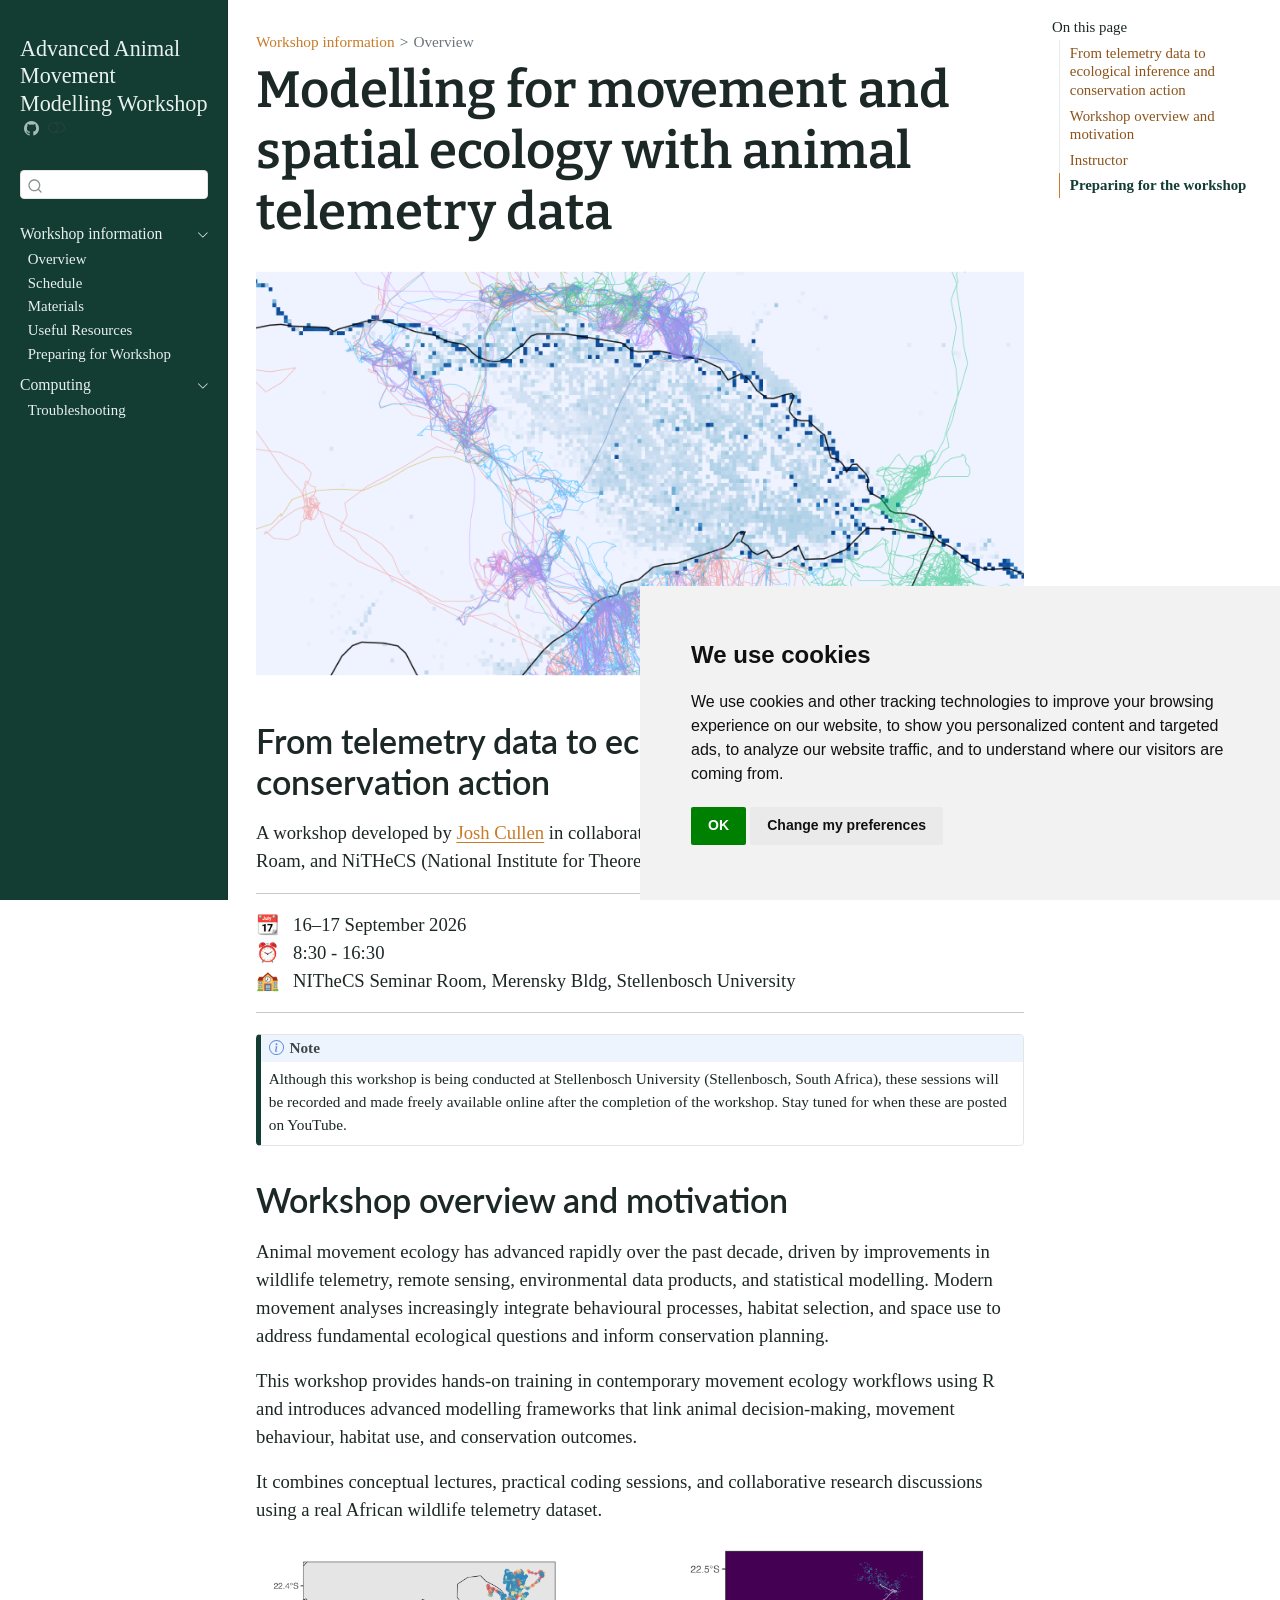
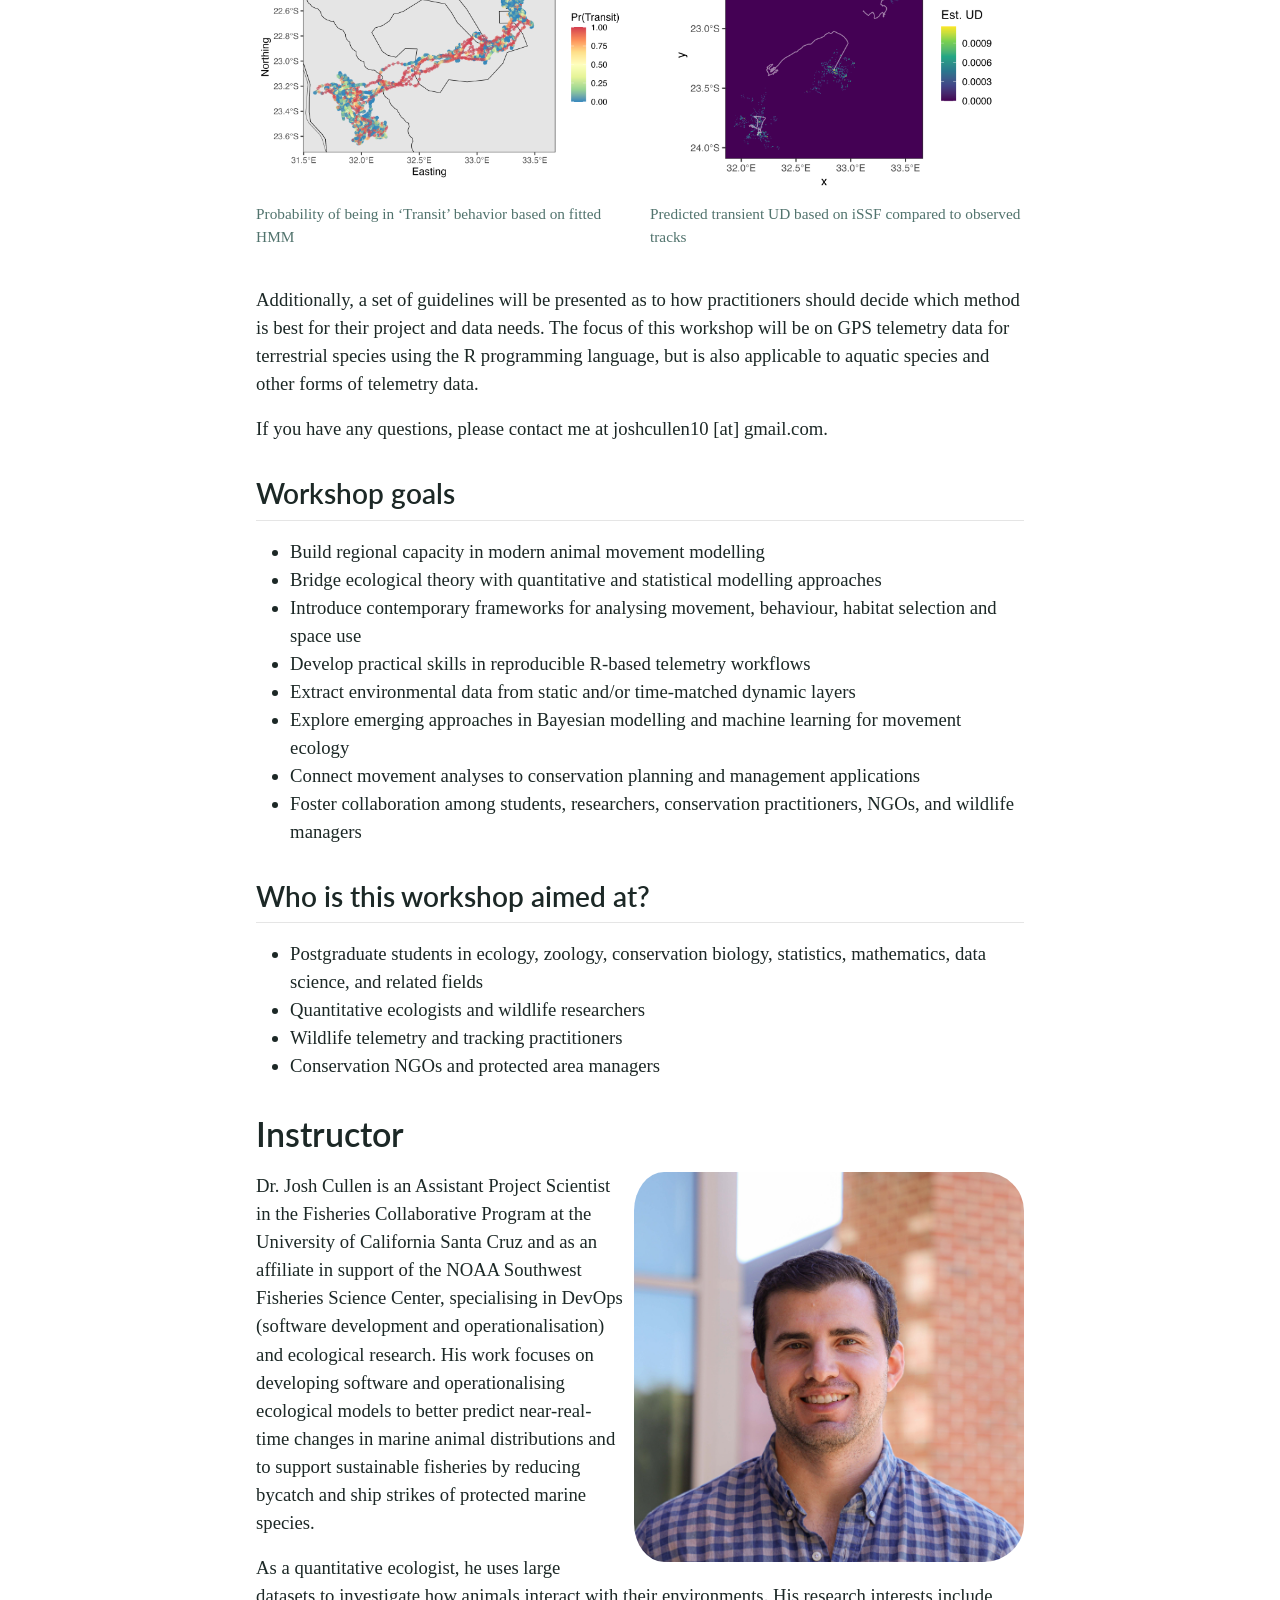
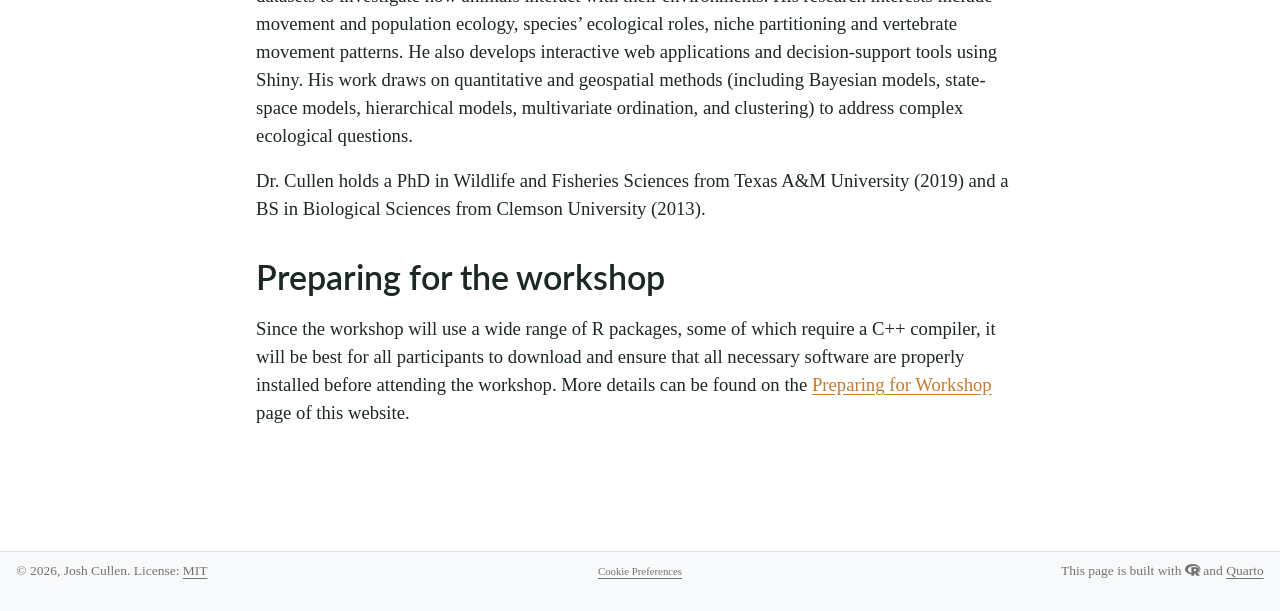
==== commit b6da1f8d: "Built site for gh-pages" ====
--- a/index.html
+++ b/index.html
@@ -2,13 +2,16 @@
 <html xmlns="http://www.w3.org/1999/xhtml" lang="en" xml:lang="en"><head>
 
 <meta charset="utf-8">
-<meta name="generator" content="quarto-1.9.9">
+<meta name="generator" content="quarto-1.9.37">
 
 <meta name="viewport" content="width=device-width, initial-scale=1.0, user-scalable=yes">
 
 
 <title>Modelling for movement and spatial ecology with animal telemetry data – Advanced Animal Movement Modelling Workshop</title>
 <style>
+/* Default styles provided by pandoc.
+** See https://pandoc.org/MANUAL.html#variables-for-html for config info.
+*/
 code{white-space: pre-wrap;}
 span.smallcaps{font-variant: small-caps;}
 div.columns{display: flex; gap: min(4vw, 1.5em);}
@@ -33,19 +36,18 @@
 <link href="site_libs/cookie-consent/cookie-consent.css" rel="stylesheet">
 <script src="site_libs/quarto-html/quarto.js" type="module"></script>
 <script src="site_libs/quarto-html/tabsets/tabsets.js" type="module"></script>
-<script src="site_libs/quarto-html/axe/axe-check.js" type="module"></script>
 <script src="site_libs/quarto-html/popper.min.js"></script>
 <script src="site_libs/quarto-html/tippy.umd.min.js"></script>
 <script src="site_libs/quarto-html/anchor.min.js"></script>
 <link href="site_libs/quarto-html/tippy.css" rel="stylesheet">
-<link href="site_libs/quarto-html/quarto-syntax-highlighting-5d254f1e278c2921d96b26102a150bb1.css" rel="stylesheet" class="quarto-color-scheme" id="quarto-text-highlighting-styles">
-<link href="site_libs/quarto-html/quarto-syntax-highlighting-dark-530b29c22fe67fc61ace1451aaa50055.css" rel="stylesheet" class="quarto-color-scheme quarto-color-alternate" id="quarto-text-highlighting-styles">
-<link href="site_libs/quarto-html/quarto-syntax-highlighting-5d254f1e278c2921d96b26102a150bb1.css" rel="stylesheet" class="quarto-color-scheme-extra" id="quarto-text-highlighting-styles">
+<link href="site_libs/quarto-html/quarto-syntax-highlighting-7f8f88aac4f3542376d5c11b86a4c14d.css" rel="stylesheet" class="quarto-color-scheme" id="quarto-text-highlighting-styles">
+<link href="site_libs/quarto-html/quarto-syntax-highlighting-dark-d0ae9245876894da5ac7e18953ecc5cc.css" rel="stylesheet" class="quarto-color-scheme quarto-color-alternate" id="quarto-text-highlighting-styles">
+<link href="site_libs/quarto-html/quarto-syntax-highlighting-7f8f88aac4f3542376d5c11b86a4c14d.css" rel="stylesheet" class="quarto-color-scheme-extra" id="quarto-text-highlighting-styles">
 <script src="site_libs/bootstrap/bootstrap.min.js"></script>
 <link href="site_libs/bootstrap/bootstrap-icons.css" rel="stylesheet">
-<link href="site_libs/bootstrap/bootstrap-c8620d277ab85d1b26d341069a4f0e04.min.css" rel="stylesheet" append-hash="true" class="quarto-color-scheme" id="quarto-bootstrap" data-mode="light">
-<link href="site_libs/bootstrap/bootstrap-dark-85e78b6a2f55821f203c3958df1f3da1.min.css" rel="stylesheet" append-hash="true" class="quarto-color-scheme quarto-color-alternate" id="quarto-bootstrap" data-mode="dark">
-<link href="site_libs/bootstrap/bootstrap-c8620d277ab85d1b26d341069a4f0e04.min.css" rel="stylesheet" append-hash="true" class="quarto-color-scheme-extra" id="quarto-bootstrap" data-mode="light">
+<link href="site_libs/bootstrap/bootstrap-4c6b800c0b29365fd100e1885ad86c78.min.css" rel="stylesheet" append-hash="true" class="quarto-color-scheme" id="quarto-bootstrap" data-mode="light">
+<link href="site_libs/bootstrap/bootstrap-dark-bb8eefaf9987653784a242d0db694de2.min.css" rel="stylesheet" append-hash="true" class="quarto-color-scheme quarto-color-alternate" id="quarto-bootstrap" data-mode="dark">
+<link href="site_libs/bootstrap/bootstrap-4c6b800c0b29365fd100e1885ad86c78.min.css" rel="stylesheet" append-hash="true" class="quarto-color-scheme-extra" id="quarto-bootstrap" data-mode="light">
 <link href="site_libs/quarto-contrib/fontawesome6-6.7.2/all.min.css" rel="stylesheet">
 <link href="site_libs/quarto-contrib/fontawesome6-6.7.2/latex-fontsize.css" rel="stylesheet">
 <script id="quarto-search-options" type="application/json">{
--- a/site_libs/quarto-html/quarto-syntax-highlighting-7f8f88aac4f3542376d5c11b86a4c14d.css
+++ b/site_libs/quarto-html/quarto-syntax-highlighting-7f8f88aac4f3542376d5c11b86a4c14d.css
@@ -0,0 +1,236 @@
+/* quarto syntax highlight colors */
+:root {
+  --quarto-hl-ot-color: #003B4F;
+  --quarto-hl-at-color: #657422;
+  --quarto-hl-ss-color: #20794D;
+  --quarto-hl-an-color: #5E5E5E;
+  --quarto-hl-fu-color: #4758AB;
+  --quarto-hl-st-color: #20794D;
+  --quarto-hl-cf-color: #003B4F;
+  --quarto-hl-op-color: #5E5E5E;
+  --quarto-hl-er-color: #AD0000;
+  --quarto-hl-bn-color: #AD0000;
+  --quarto-hl-al-color: #AD0000;
+  --quarto-hl-va-color: #111111;
+  --quarto-hl-bu-color: inherit;
+  --quarto-hl-ex-color: inherit;
+  --quarto-hl-pp-color: #AD0000;
+  --quarto-hl-in-color: #5E5E5E;
+  --quarto-hl-vs-color: #20794D;
+  --quarto-hl-wa-color: #5E5E5E;
+  --quarto-hl-do-color: #5E5E5E;
+  --quarto-hl-im-color: #00769E;
+  --quarto-hl-ch-color: #20794D;
+  --quarto-hl-dt-color: #AD0000;
+  --quarto-hl-fl-color: #AD0000;
+  --quarto-hl-co-color: #5E5E5E;
+  --quarto-hl-cv-color: #5E5E5E;
+  --quarto-hl-cn-color: #8f5902;
+  --quarto-hl-sc-color: #5E5E5E;
+  --quarto-hl-dv-color: #AD0000;
+  --quarto-hl-kw-color: #003B4F;
+}
+
+/* other quarto variables */
+:root {
+  --quarto-font-monospace: SFMono-Regular, Menlo, Monaco, Consolas, "Liberation Mono", "Courier New", monospace;
+}
+
+/* syntax highlight based on Pandoc's rules */
+pre > code.sourceCode > span {
+  color: #003B4F;
+}
+
+code.sourceCode > span {
+  color: #003B4F;
+}
+
+div.sourceCode,
+div.sourceCode pre.sourceCode {
+  color: #003B4F;
+}
+
+/* Normal */
+code span {
+  color: #003B4F;
+}
+
+/* Alert */
+code span.al {
+  color: #AD0000;
+  font-style: inherit;
+}
+
+/* Annotation */
+code span.an {
+  color: #5E5E5E;
+  font-style: inherit;
+}
+
+/* Attribute */
+code span.at {
+  color: #657422;
+  font-style: inherit;
+}
+
+/* BaseN */
+code span.bn {
+  color: #AD0000;
+  font-style: inherit;
+}
+
+/* BuiltIn */
+code span.bu {
+  font-style: inherit;
+}
+
+/* ControlFlow */
+code span.cf {
+  color: #003B4F;
+  font-weight: bold;
+  font-style: inherit;
+}
+
+/* Char */
+code span.ch {
+  color: #20794D;
+  font-style: inherit;
+}
+
+/* Constant */
+code span.cn {
+  color: #8f5902;
+  font-style: inherit;
+}
+
+/* Comment */
+code span.co {
+  color: #5E5E5E;
+  font-style: inherit;
+}
+
+/* CommentVar */
+code span.cv {
+  color: #5E5E5E;
+  font-style: italic;
+}
+
+/* Documentation */
+code span.do {
+  color: #5E5E5E;
+  font-style: italic;
+}
+
+/* DataType */
+code span.dt {
+  color: #AD0000;
+  font-style: inherit;
+}
+
+/* DecVal */
+code span.dv {
+  color: #AD0000;
+  font-style: inherit;
+}
+
+/* Error */
+code span.er {
+  color: #AD0000;
+  font-style: inherit;
+}
+
+/* Extension */
+code span.ex {
+  font-style: inherit;
+}
+
+/* Float */
+code span.fl {
+  color: #AD0000;
+  font-style: inherit;
+}
+
+/* Function */
+code span.fu {
+  color: #4758AB;
+  font-style: inherit;
+}
+
+/* Import */
+code span.im {
+  color: #00769E;
+  font-style: inherit;
+}
+
+/* Information */
+code span.in {
+  color: #5E5E5E;
+  font-style: inherit;
+}
+
+/* Keyword */
+code span.kw {
+  color: #003B4F;
+  font-weight: bold;
+  font-style: inherit;
+}
+
+/* Operator */
+code span.op {
+  color: #5E5E5E;
+  font-style: inherit;
+}
+
+/* Other */
+code span.ot {
+  color: #003B4F;
+  font-style: inherit;
+}
+
+/* Preprocessor */
+code span.pp {
+  color: #AD0000;
+  font-style: inherit;
+}
+
+/* SpecialChar */
+code span.sc {
+  color: #5E5E5E;
+  font-style: inherit;
+}
+
+/* SpecialString */
+code span.ss {
+  color: #20794D;
+  font-style: inherit;
+}
+
+/* String */
+code span.st {
+  color: #20794D;
+  font-style: inherit;
+}
+
+/* Variable */
+code span.va {
+  color: #111111;
+  font-style: inherit;
+}
+
+/* VerbatimString */
+code span.vs {
+  color: #20794D;
+  font-style: inherit;
+}
+
+/* Warning */
+code span.wa {
+  color: #5E5E5E;
+  font-style: italic;
+}
+
+.prevent-inlining {
+  content: "</";
+}
+
+/*# sourceMappingURL=789ad8cd35626ba772517505b42a116e.css.map */
--- a/site_libs/quarto-html/quarto-syntax-highlighting-dark-d0ae9245876894da5ac7e18953ecc5cc.css
+++ b/site_libs/quarto-html/quarto-syntax-highlighting-dark-d0ae9245876894da5ac7e18953ecc5cc.css
@@ -0,0 +1,219 @@
+/* quarto syntax highlight colors */
+:root {
+  --quarto-hl-al-color: #f07178;
+  --quarto-hl-an-color: #d4d0ab;
+  --quarto-hl-at-color: #00e0e0;
+  --quarto-hl-bn-color: #d4d0ab;
+  --quarto-hl-bu-color: #abe338;
+  --quarto-hl-ch-color: #abe338;
+  --quarto-hl-co-color: #f8f8f2;
+  --quarto-hl-cv-color: #ffd700;
+  --quarto-hl-cn-color: #ffd700;
+  --quarto-hl-cf-color: #ffa07a;
+  --quarto-hl-dt-color: #ffa07a;
+  --quarto-hl-dv-color: #d4d0ab;
+  --quarto-hl-do-color: #f8f8f2;
+  --quarto-hl-er-color: #f07178;
+  --quarto-hl-ex-color: #00e0e0;
+  --quarto-hl-fl-color: #d4d0ab;
+  --quarto-hl-fu-color: #ffa07a;
+  --quarto-hl-im-color: #abe338;
+  --quarto-hl-in-color: #d4d0ab;
+  --quarto-hl-kw-color: #ffa07a;
+  --quarto-hl-op-color: #ffa07a;
+  --quarto-hl-ot-color: #00e0e0;
+  --quarto-hl-pp-color: #dcc6e0;
+  --quarto-hl-re-color: #00e0e0;
+  --quarto-hl-sc-color: #abe338;
+  --quarto-hl-ss-color: #abe338;
+  --quarto-hl-st-color: #abe338;
+  --quarto-hl-va-color: #00e0e0;
+  --quarto-hl-vs-color: #abe338;
+  --quarto-hl-wa-color: #dcc6e0;
+}
+
+/* other quarto variables */
+:root {
+  --quarto-font-monospace: SFMono-Regular, Menlo, Monaco, Consolas, "Liberation Mono", "Courier New", monospace;
+}
+
+/* syntax highlight based on Pandoc's rules */
+pre > code.sourceCode > span {
+  color: #f8f8f2;
+}
+
+code.sourceCode > span {
+  color: #f8f8f2;
+}
+
+div.sourceCode,
+div.sourceCode pre.sourceCode {
+  color: #f8f8f2;
+}
+
+/* Normal */
+code span {
+  color: #f8f8f2;
+}
+
+/* Alert */
+code span.al {
+  color: #f07178;
+}
+
+/* Annotation */
+code span.an {
+  color: #d4d0ab;
+}
+
+/* Attribute */
+code span.at {
+  color: #00e0e0;
+}
+
+/* BaseN */
+code span.bn {
+  color: #d4d0ab;
+}
+
+/* BuiltIn */
+code span.bu {
+  color: #abe338;
+}
+
+/* ControlFlow */
+code span.cf {
+  font-weight: bold;
+  color: #ffa07a;
+}
+
+/* Char */
+code span.ch {
+  color: #abe338;
+}
+
+/* Constant */
+code span.cn {
+  color: #ffd700;
+}
+
+/* Comment */
+code span.co {
+  font-style: italic;
+  color: #f8f8f2;
+}
+
+/* CommentVar */
+code span.cv {
+  color: #ffd700;
+}
+
+/* Documentation */
+code span.do {
+  color: #f8f8f2;
+}
+
+/* DataType */
+code span.dt {
+  color: #ffa07a;
+}
+
+/* DecVal */
+code span.dv {
+  color: #d4d0ab;
+}
+
+/* Error */
+code span.er {
+  color: #f07178;
+  text-decoration: underline;
+}
+
+/* Extension */
+code span.ex {
+  font-weight: bold;
+  color: #00e0e0;
+}
+
+/* Float */
+code span.fl {
+  color: #d4d0ab;
+}
+
+/* Function */
+code span.fu {
+  color: #ffa07a;
+}
+
+/* Import */
+code span.im {
+  color: #abe338;
+}
+
+/* Information */
+code span.in {
+  color: #d4d0ab;
+}
+
+/* Keyword */
+code span.kw {
+  font-weight: bold;
+  color: #ffa07a;
+}
+
+/* Operator */
+code span.op {
+  color: #ffa07a;
+}
+
+/* Other */
+code span.ot {
+  color: #00e0e0;
+}
+
+/* Preprocessor */
+code span.pp {
+  color: #dcc6e0;
+}
+
+/* RegionMarker */
+code span.re {
+  background-color: #f8f8f2;
+  color: #00e0e0;
+}
+
+/* SpecialChar */
+code span.sc {
+  color: #abe338;
+}
+
+/* SpecialString */
+code span.ss {
+  color: #abe338;
+}
+
+/* String */
+code span.st {
+  color: #abe338;
+}
+
+/* Variable */
+code span.va {
+  color: #00e0e0;
+}
+
+/* VerbatimString */
+code span.vs {
+  color: #abe338;
+}
+
+/* Warning */
+code span.wa {
+  color: #dcc6e0;
+}
+
+.prevent-inlining {
+  content: "</";
+}
+
+/*# sourceMappingURL=e2dac9153eaf3c552d5043f9565d03d7.css.map */
--- a/site_libs/quarto-html/quarto-syntax-highlighting-7f8f88aac4f3542376d5c11b86a4c14d.css
+++ b/site_libs/quarto-html/quarto-syntax-highlighting-7f8f88aac4f3542376d5c11b86a4c14d.css
@@ -0,0 +1,236 @@
+/* quarto syntax highlight colors */
+:root {
+  --quarto-hl-ot-color: #003B4F;
+  --quarto-hl-at-color: #657422;
+  --quarto-hl-ss-color: #20794D;
+  --quarto-hl-an-color: #5E5E5E;
+  --quarto-hl-fu-color: #4758AB;
+  --quarto-hl-st-color: #20794D;
+  --quarto-hl-cf-color: #003B4F;
+  --quarto-hl-op-color: #5E5E5E;
+  --quarto-hl-er-color: #AD0000;
+  --quarto-hl-bn-color: #AD0000;
+  --quarto-hl-al-color: #AD0000;
+  --quarto-hl-va-color: #111111;
+  --quarto-hl-bu-color: inherit;
+  --quarto-hl-ex-color: inherit;
+  --quarto-hl-pp-color: #AD0000;
+  --quarto-hl-in-color: #5E5E5E;
+  --quarto-hl-vs-color: #20794D;
+  --quarto-hl-wa-color: #5E5E5E;
+  --quarto-hl-do-color: #5E5E5E;
+  --quarto-hl-im-color: #00769E;
+  --quarto-hl-ch-color: #20794D;
+  --quarto-hl-dt-color: #AD0000;
+  --quarto-hl-fl-color: #AD0000;
+  --quarto-hl-co-color: #5E5E5E;
+  --quarto-hl-cv-color: #5E5E5E;
+  --quarto-hl-cn-color: #8f5902;
+  --quarto-hl-sc-color: #5E5E5E;
+  --quarto-hl-dv-color: #AD0000;
+  --quarto-hl-kw-color: #003B4F;
+}
+
+/* other quarto variables */
+:root {
+  --quarto-font-monospace: SFMono-Regular, Menlo, Monaco, Consolas, "Liberation Mono", "Courier New", monospace;
+}
+
+/* syntax highlight based on Pandoc's rules */
+pre > code.sourceCode > span {
+  color: #003B4F;
+}
+
+code.sourceCode > span {
+  color: #003B4F;
+}
+
+div.sourceCode,
+div.sourceCode pre.sourceCode {
+  color: #003B4F;
+}
+
+/* Normal */
+code span {
+  color: #003B4F;
+}
+
+/* Alert */
+code span.al {
+  color: #AD0000;
+  font-style: inherit;
+}
+
+/* Annotation */
+code span.an {
+  color: #5E5E5E;
+  font-style: inherit;
+}
+
+/* Attribute */
+code span.at {
+  color: #657422;
+  font-style: inherit;
+}
+
+/* BaseN */
+code span.bn {
+  color: #AD0000;
+  font-style: inherit;
+}
+
+/* BuiltIn */
+code span.bu {
+  font-style: inherit;
+}
+
+/* ControlFlow */
+code span.cf {
+  color: #003B4F;
+  font-weight: bold;
+  font-style: inherit;
+}
+
+/* Char */
+code span.ch {
+  color: #20794D;
+  font-style: inherit;
+}
+
+/* Constant */
+code span.cn {
+  color: #8f5902;
+  font-style: inherit;
+}
+
+/* Comment */
+code span.co {
+  color: #5E5E5E;
+  font-style: inherit;
+}
+
+/* CommentVar */
+code span.cv {
+  color: #5E5E5E;
+  font-style: italic;
+}
+
+/* Documentation */
+code span.do {
+  color: #5E5E5E;
+  font-style: italic;
+}
+
+/* DataType */
+code span.dt {
+  color: #AD0000;
+  font-style: inherit;
+}
+
+/* DecVal */
+code span.dv {
+  color: #AD0000;
+  font-style: inherit;
+}
+
+/* Error */
+code span.er {
+  color: #AD0000;
+  font-style: inherit;
+}
+
+/* Extension */
+code span.ex {
+  font-style: inherit;
+}
+
+/* Float */
+code span.fl {
+  color: #AD0000;
+  font-style: inherit;
+}
+
+/* Function */
+code span.fu {
+  color: #4758AB;
+  font-style: inherit;
+}
+
+/* Import */
+code span.im {
+  color: #00769E;
+  font-style: inherit;
+}
+
+/* Information */
+code span.in {
+  color: #5E5E5E;
+  font-style: inherit;
+}
+
+/* Keyword */
+code span.kw {
+  color: #003B4F;
+  font-weight: bold;
+  font-style: inherit;
+}
+
+/* Operator */
+code span.op {
+  color: #5E5E5E;
+  font-style: inherit;
+}
+
+/* Other */
+code span.ot {
+  color: #003B4F;
+  font-style: inherit;
+}
+
+/* Preprocessor */
+code span.pp {
+  color: #AD0000;
+  font-style: inherit;
+}
+
+/* SpecialChar */
+code span.sc {
+  color: #5E5E5E;
+  font-style: inherit;
+}
+
+/* SpecialString */
+code span.ss {
+  color: #20794D;
+  font-style: inherit;
+}
+
+/* String */
+code span.st {
+  color: #20794D;
+  font-style: inherit;
+}
+
+/* Variable */
+code span.va {
+  color: #111111;
+  font-style: inherit;
+}
+
+/* VerbatimString */
+code span.vs {
+  color: #20794D;
+  font-style: inherit;
+}
+
+/* Warning */
+code span.wa {
+  color: #5E5E5E;
+  font-style: italic;
+}
+
+.prevent-inlining {
+  content: "</";
+}
+
+/*# sourceMappingURL=789ad8cd35626ba772517505b42a116e.css.map */
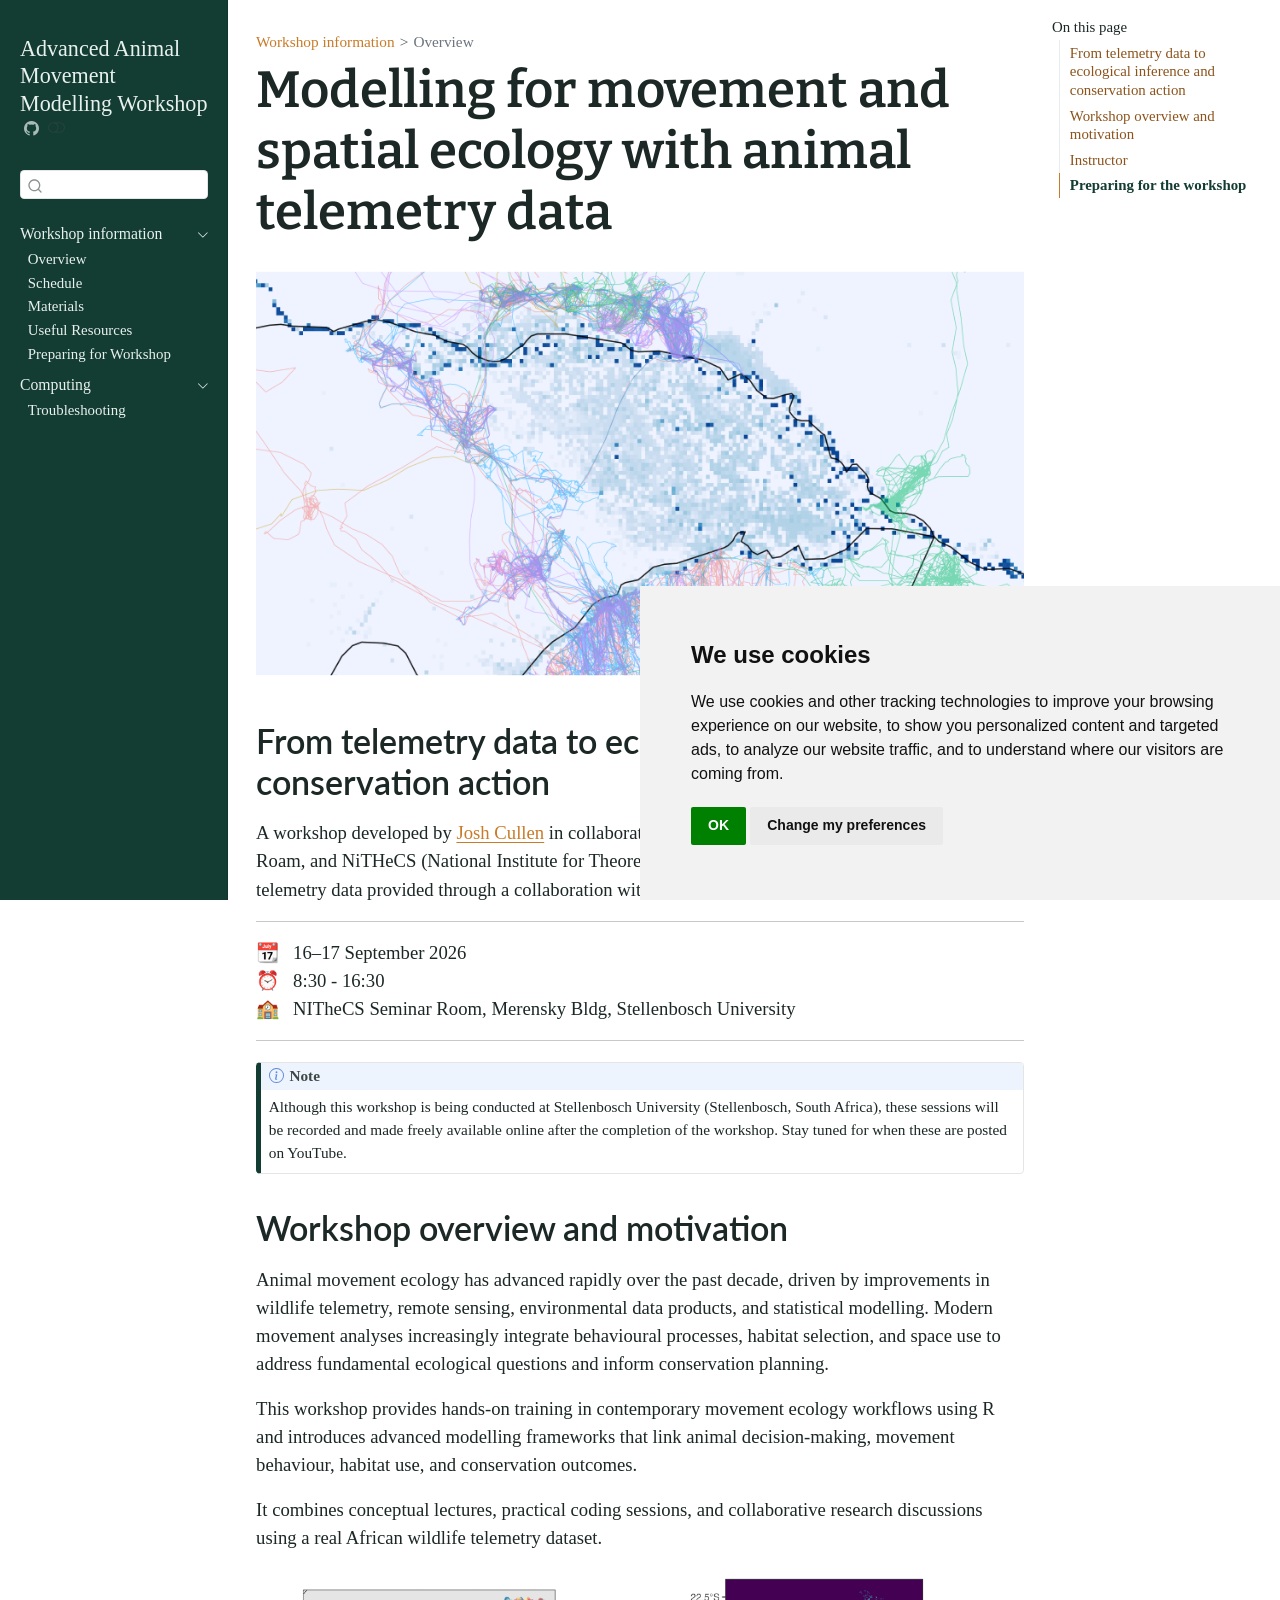
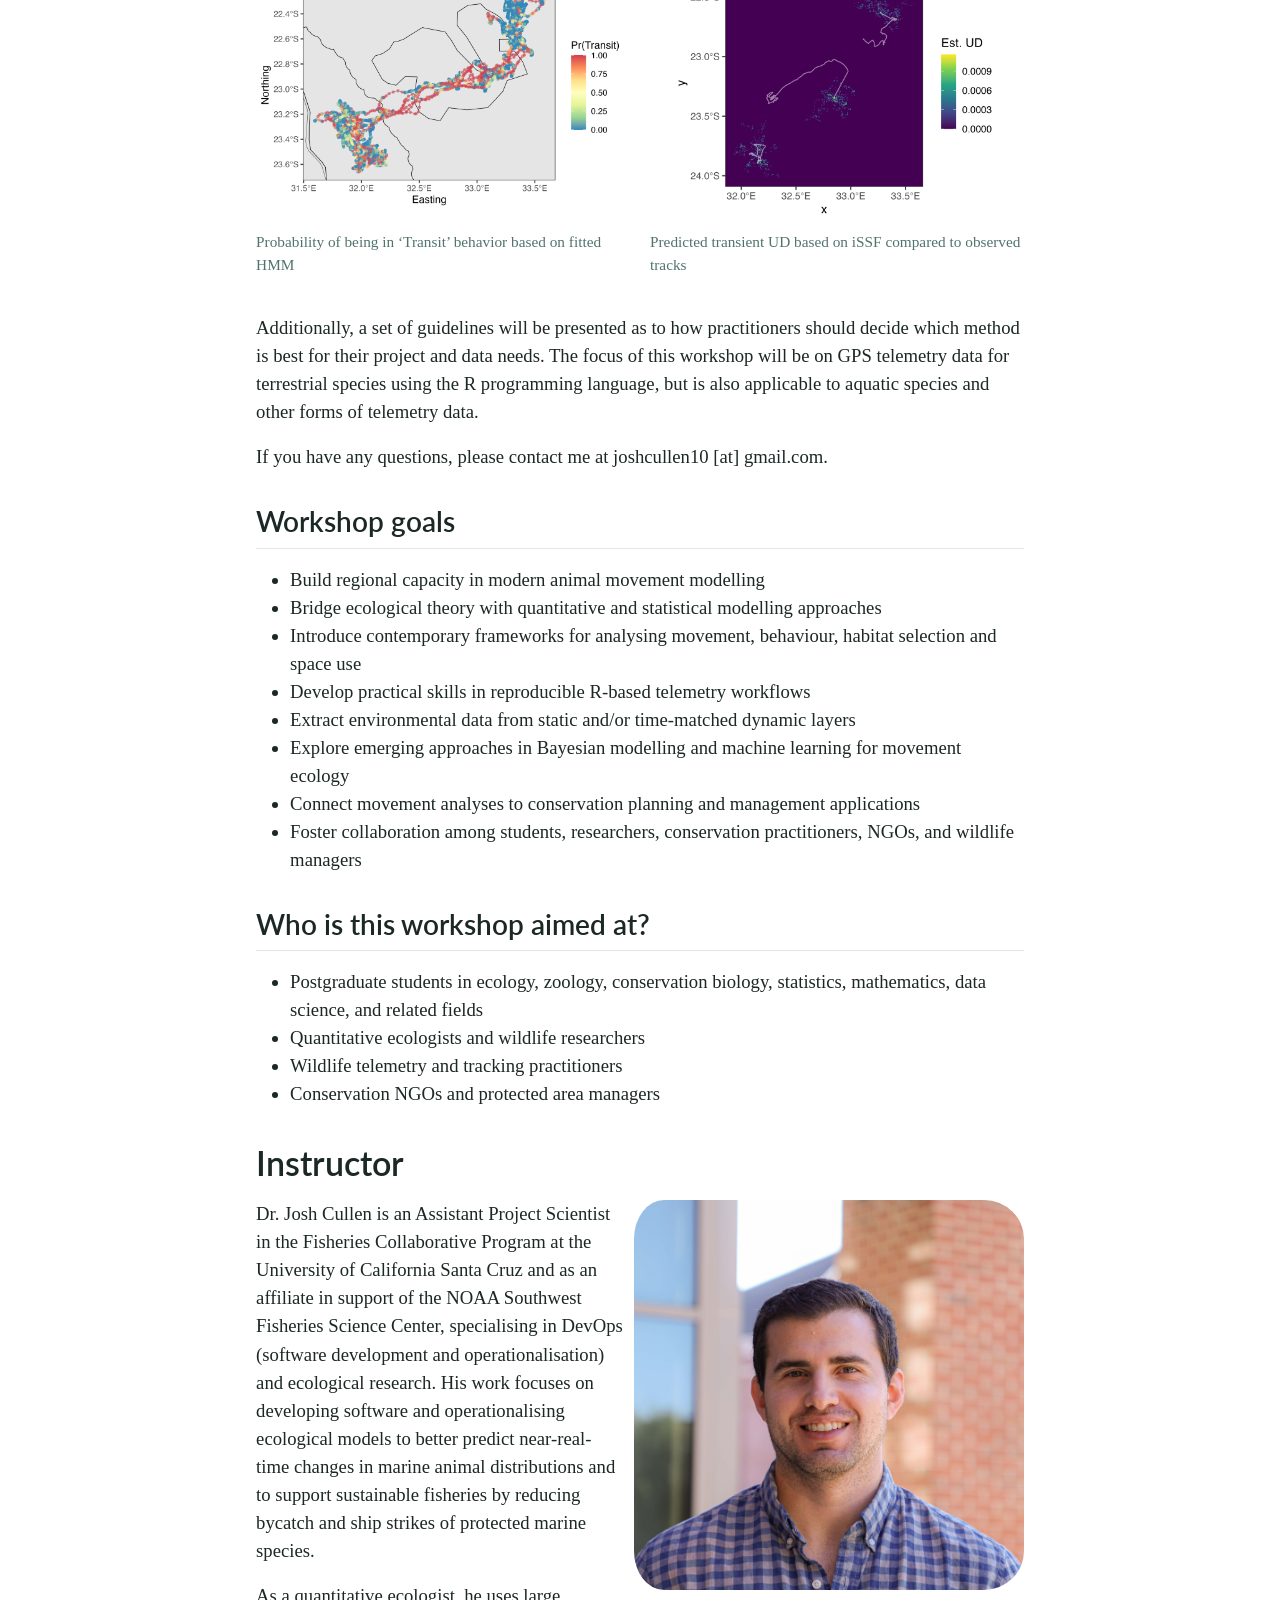
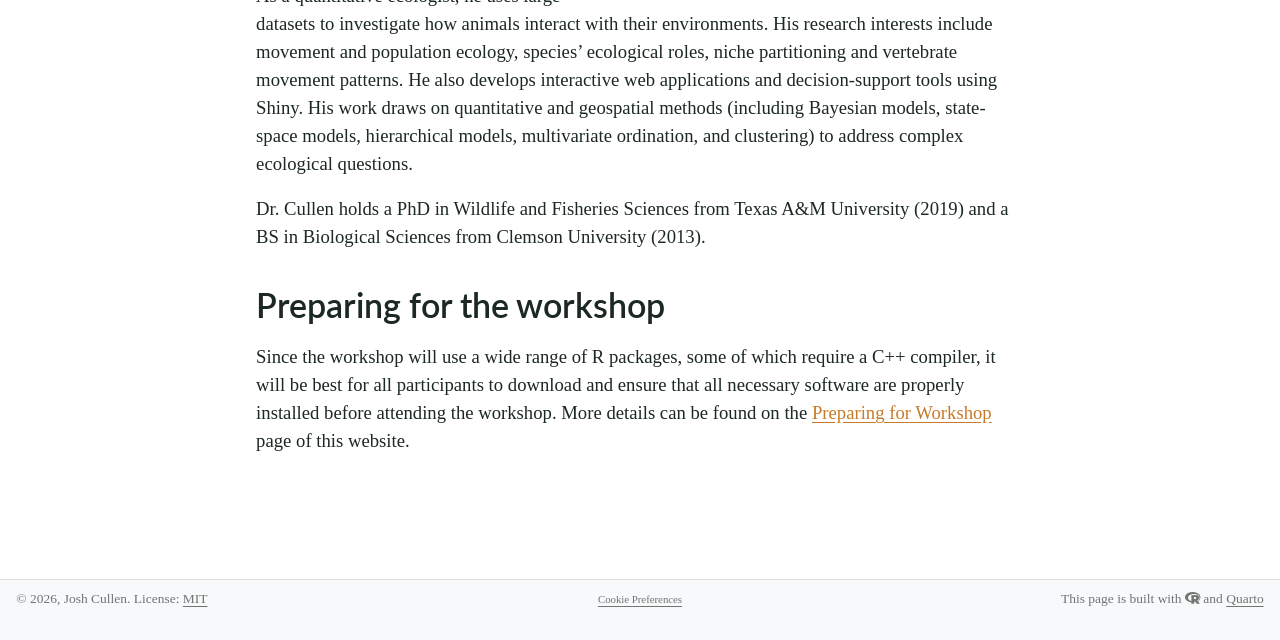
==== commit dddff2b3: "Built site for gh-pages" ====
--- a/index.html
+++ b/index.html
@@ -77,6 +77,15 @@
     "search-label": "Search"
   }
 }</script>
+<script async="" src="https://www.googletagmanager.com/gtag/js?id=G-0DERJBQRLR"></script>
+
+<script type="text/plain" cookie-consent="tracking">
+
+window.dataLayer = window.dataLayer || [];
+function gtag(){dataLayer.push(arguments);}
+gtag('js', new Date());
+gtag('config', 'G-0DERJBQRLR', { 'anonymize_ip': true});
+</script>
 
 <script type="text/javascript" charset="UTF-8">
 document.addEventListener('DOMContentLoaded', function () {
@@ -404,7 +413,7 @@
 <p><img src="images/workshop_hero_img.png" class="img-fluid"></p>
 <section id="from-telemetry-data-to-ecological-inference-and-conservation-action" class="level1">
 <h1>From telemetry data to ecological inference and conservation action</h1>
-<p>A workshop developed by <a href="https://joshcullen.github.io">Josh Cullen</a> in collaboration with Stellenbosch University, Wildlife Free to Roam, and NiTHeCS (National Institute for Theoretical and Computational Sciences).</p>
+<p>A workshop developed by <a href="https://joshcullen.github.io">Josh Cullen</a> in collaboration with Stellenbosch University, Wildlife Free to Roam, and NiTHeCS (National Institute for Theoretical and Computational Sciences). Elephant telemetry data provided through a collaboration with Peace Parks Foundation.</p>
 <hr>
 <p><span class="code">📆  16–17 September 2026</span><br>
 <span class="code">⏰  8:30 - 16:30</span><br>
